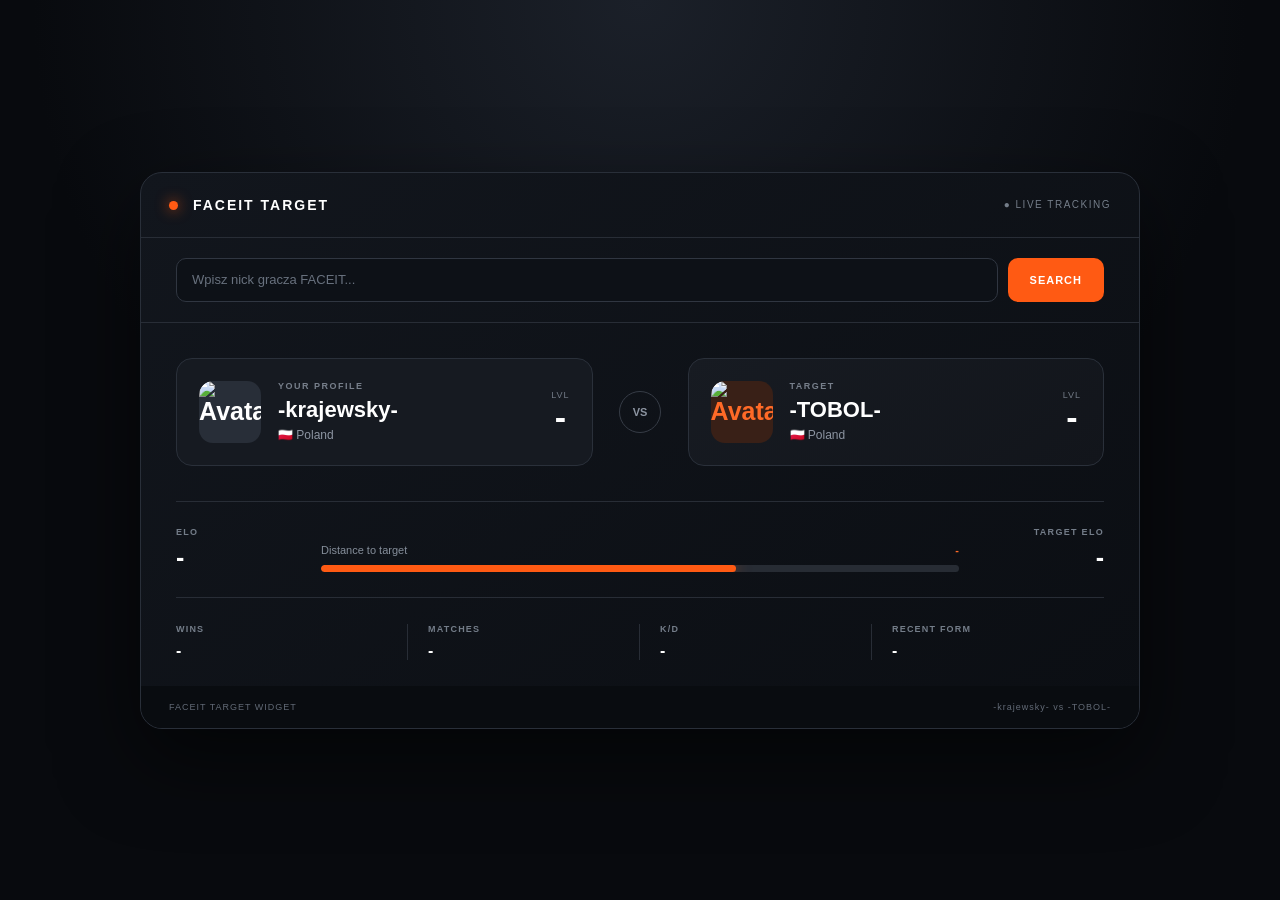
==== index.html @ 8c7a681a "Update index.html" ====
<!DOCTYPE html>
<html lang="pl">
<head>
    <meta charset="UTF-8">
    <meta name="viewport" content="width=device-width, initial-scale=1.0">

    <title>FACEIT Target Widget</title>

    <link rel="stylesheet" href="style.css">
</head>

<body>

<div class="container">

    <!-- HEADER -->
    <div class="header">

        <div class="logo">
            <span class="orange-dot"></span>
            FACEIT TARGET
        </div>

        <div class="status">
            ● LIVE TRACKING
        </div>

    </div>


    <!-- TARGET SEARCH -->
    <div class="target-search">

        <input
            id="targetInput"
            type="text"
            placeholder="Wpisz nick gracza FACEIT..."
            autocomplete="off"
        >

        <button id="searchButton">
            SEARCH
        </button>

    </div>


    <!-- PLAYERS -->
    <div class="players">

        <!-- MY PROFILE -->
        <div class="player-card">

            <div class="avatar">
                <img
                    id="myAvatar"
                    src=""
                    alt="Avatar"
                >
            </div>

            <div class="player-info">

                <div class="small-title">
                    YOUR PROFILE
                </div>

                <div class="nickname" id="myNickname">
                    -krajewsky-
                </div>

                <div class="country" id="myCountry">
                    🇵🇱 Poland
                </div>

            </div>

            <div class="level">

                <span>LVL</span>

                <strong id="myLevel">
                    -
                </strong>

            </div>

        </div>


        <!-- VS -->
        <div class="vs">
            VS
        </div>


        <!-- TARGET -->
        <div class="player-card target">

            <div class="avatar target-avatar">
                <img
                    id="targetAvatar"
                    src=""
                    alt="Avatar"
                >
            </div>

            <div class="player-info">

                <div class="small-title">
                    TARGET
                </div>

                <div class="nickname" id="targetNickname">
                    -TOBOL-
                </div>

                <div class="country" id="targetCountry">
                    🇵🇱 Poland
                </div>

            </div>

            <div class="level">

                <span>LVL</span>

                <strong id="targetLevel">
                    -
                </strong>

            </div>

        </div>

    </div>


    <!-- ELO -->
    <div class="elo-section">

        <div class="elo-box">

            <span>ELO</span>

            <strong id="myElo">
                -
            </strong>

        </div>


        <div class="progress-area">

            <div class="progress-text">

                <span>
                    Distance to target
                </span>

                <strong id="difference">
                    -
                </strong>

            </div>

            <div class="progress">

                <div
                    id="progressBar"
                    class="progress-fill">
                </div>

            </div>

        </div>


        <div class="elo-box target-elo">

            <span>
                TARGET ELO
            </span>

            <strong id="targetElo">
                -
            </strong>

        </div>

    </div>


    <!-- STATS -->
    <div class="stats">

        <div class="stat">

            <span>
                WINS
            </span>

            <strong id="wins">
                -
            </strong>

        </div>


        <div class="stat">

            <span>
                MATCHES
            </span>

            <strong id="matches">
                -
            </strong>

        </div>


        <div class="stat">

            <span>
                K/D
            </span>

            <strong id="kd">
                -
            </strong>

        </div>


        <div class="stat">

            <span>
                RECENT FORM
            </span>

            <strong id="form">
                -
            </strong>

        </div>

    </div>


    <!-- FOOTER -->
    <div class="footer">

        <span>
            FACEIT TARGET WIDGET
        </span>

        <span id="footerPlayers">
            -krajewsky- vs -TOBOL-
        </span>

    </div>

</div>


<script src="script.js?v=2"></script>

</body>
</html>
---- style.css ----
* {
    box-sizing: border-box;
}

body {

    margin: 0;

    min-height: 100vh;

    font-family:
        Arial,
        Helvetica,
        sans-serif;

    color: #ffffff;

    background:
        radial-gradient(
            circle at top,
            #1b2029 0%,
            #080a0e 55%
        );

    display: flex;

    justify-content: center;

    align-items: center;

    padding: 25px;
}


.container {

    width: 100%;

    max-width: 1000px;

    background:
        linear-gradient(
            145deg,
            #12161d,
            #0b0e13
        );

    border: 1px solid #292f39;

    border-radius: 22px;

    overflow: hidden;

    box-shadow:
        0 30px 80px
        rgba(0,0,0,.55);
}


/* HEADER */

.header {

    height: 65px;

    display: flex;

    justify-content: space-between;

    align-items: center;

    padding: 0 28px;

    border-bottom:
        1px solid #282d36;
}


.logo {

    font-size: 14px;

    font-weight: 800;

    letter-spacing: 2px;
}


.orange-dot {

    display: inline-block;

    width: 9px;

    height: 9px;

    border-radius: 50%;

    background: #ff5a13;

    box-shadow:
        0 0 14px
        rgba(255,90,19,.8);

    margin-right: 9px;
}


.status {

    font-size: 10px;

    letter-spacing: 1.5px;

    color: #747d89;
}


/* PLAYERS */

.players {

    padding: 35px;

    display: grid;

    grid-template-columns:
        1fr
        65px
        1fr;

    gap: 15px;

    align-items: center;
}


.player-card {

    display: flex;

    align-items: center;

    gap: 17px;

    padding: 22px;

    background: #161a21;

    border: 1px solid #2a303a;

    border-radius: 16px;
}


.target {

    background:
        linear-gradient(
            145deg,
            #171b22,
            #12151b
        );
}


.avatar {

    width: 62px;

    height: 62px;

    border-radius: 14px;

    background: #282e38;

    display: flex;

    justify-content: center;

    align-items: center;

    font-size: 25px;

    font-weight: 900;
}


.target-avatar {

    background: #392017;

    color: #ff6a27;
}


.player-info {

    flex: 1;
}


.small-title {

    font-size: 9px;

    color: #777f8b;

    font-weight: 800;

    letter-spacing: 1.5px;

    margin-bottom: 6px;
}


.nickname {

    font-size: 22px;

    font-weight: 800;

    margin-bottom: 5px;
}


.country {

    font-size: 12px;

    color: #8d95a2;
}


.level {

    text-align: center;
}


.level span {

    display: block;

    font-size: 9px;

    color: #727a86;

    letter-spacing: 1px;
}


.level strong {

    font-size: 34px;

    line-height: 1;
}


.vs {

    width: 42px;

    height: 42px;

    margin: auto;

    border-radius: 50%;

    border: 1px solid #363c46;

    display: flex;

    align-items: center;

    justify-content: center;

    font-size: 11px;

    font-weight: 900;

    color: #8d95a2;
}


/* ELO */

.elo-section {

    margin: 0 35px;

    padding: 25px 0;

    border-top:
        1px solid #282d36;

    border-bottom:
        1px solid #282d36;

    display: grid;

    grid-template-columns:
        120px
        1fr
        120px;

    gap: 25px;

    align-items: end;
}


.elo-box span {

    display: block;

    font-size: 9px;

    color: #747d89;

    font-weight: 800;

    letter-spacing: 1.3px;

    margin-bottom: 6px;
}


.elo-box strong {

    font-size: 25px;
}


.target-elo {

    text-align: right;
}


.progress-text {

    display: flex;

    justify-content: space-between;

    margin-bottom: 9px;

    font-size: 11px;

    color: #858e9a;
}


.progress-text strong {

    color: #ff6a27;
}


.progress {

    width: 100%;

    height: 7px;

    background: #272c34;

    border-radius: 20px;

    overflow: hidden;
}


.progress-fill {

    height: 100%;

    width: 65%;

    background: #ff5a13;

    border-radius: 20px;

    box-shadow:
        0 0 15px
        rgba(255,90,19,.5);
}


/* STATS */

.stats {

    display: grid;

    grid-template-columns:
        repeat(4, 1fr);

    padding: 26px 35px;
}


.stat {

    padding: 0 20px;

    border-right:
        1px solid #282d36;
}


.stat:first-child {

    padding-left: 0;
}


.stat:last-child {

    border-right: none;
}


.stat span {

    display: block;

    font-size: 9px;

    color: #747d89;

    letter-spacing: 1.2px;

    font-weight: 800;

    margin-bottom: 8px;
}


.stat strong {

    font-size: 16px;
}


/* FOOTER */

.footer {

    padding: 16px 28px;

    background: #090c10;

    color: #626a76;

    font-size: 9px;

    letter-spacing: 1px;

    display: flex;

    justify-content: space-between;
}


/* MOBILE */

@media (max-width: 700px) {

    body {

        padding: 12px;
    }


    .players {

        grid-template-columns: 1fr;

        padding: 20px;
    }


    .vs {

        transform:
            rotate(90deg);
    }


    .elo-section {

        margin: 0 20px;

        grid-template-columns:
            1fr 1fr;
    }


    .progress-area {

        grid-column: 1 / -1;

        grid-row: 2;
    }


    .stats {

        grid-template-columns:
            1fr 1fr;

        gap: 22px;

        padding: 25px 20px;
    }


    .stat {

        border: none;

        padding: 0;
    }


    .nickname {

        font-size: 18px;
    }


    .footer {

        flex-direction: column;

        gap: 8px;
    }

}
/* =========================
   TARGET SEARCH
   ========================= */

.target-search {
    display: flex;
    gap: 10px;
    padding: 20px 35px;
    border-bottom: 1px solid #282d36;
}

.target-search input {
    flex: 1;
    min-width: 0;
    height: 44px;
    padding: 0 15px;

    background: #0d1117;
    border: 1px solid #303641;
    border-radius: 10px;

    color: #ffffff;
    font-size: 13px;
    outline: none;

    transition: border-color .2s, box-shadow .2s;
}

.target-search input::placeholder {
    color: #68717e;
}

.target-search input:focus {
    border-color: #ff5a13;
    box-shadow: 0 0 0 3px rgba(255, 90, 19, .10);
}

.target-search button {
    height: 44px;
    padding: 0 22px;

    border: 0;
    border-radius: 10px;

    background: #ff5a13;
    color: #ffffff;

    font-size: 11px;
    font-weight: 900;
    letter-spacing: 1px;

    cursor: pointer;

    transition: transform .15s, background .15s, box-shadow .15s;
}

.target-search button:hover {
    background: #ff6a27;
    box-shadow: 0 0 18px rgba(255, 90, 19, .25);
    transform: translateY(-1px);
}

.target-search button:active {
    transform: translateY(0);
}

.target-search button:disabled {
    opacity: .6;
    cursor: wait;
    transform: none;
}


/* =========================
   PLAYER AVATARS
   ========================= */

.avatar {
    overflow: hidden;
    flex-shrink: 0;
}

.avatar img {
    width: 100%;
    height: 100%;

    display: block;

    object-fit: cover;
    border-radius: inherit;
}


/* =========================
   RECENT FORM
   ========================= */

#form {
    display: flex;
    align-items: center;
    gap: 7px;
}

#form span {
    display: inline-flex;

    align-items: center;
    justify-content: center;

    min-width: 18px;
    height: 20px;

    font-size: 14px;
    font-weight: 900;

    line-height: 1;
}

#form .form-win {
    color: #35d07f;
    text-shadow: 0 0 10px rgba(53, 208, 127, .25);
}

#form .form-loss {
    color: #ff4d5a;
    text-shadow: 0 0 10px rgba(255, 77, 90, .25);
}


/* =========================
   MOBILE SEARCH
   ========================= */

@media (max-width: 700px) {

    .target-search {
        padding: 15px 20px;
    }

    .target-search button {
        padding: 0 16px;
    }

}
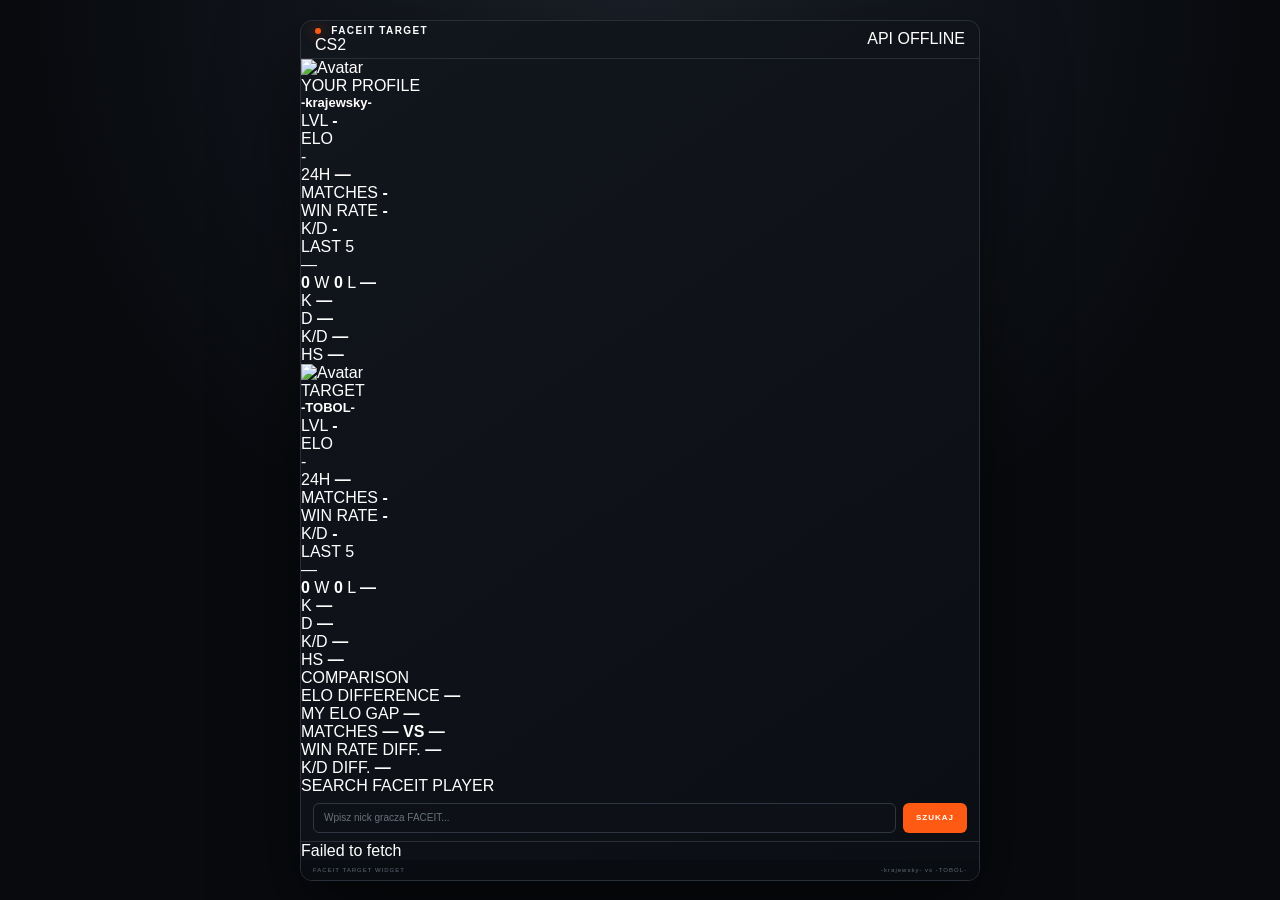
==== commit 204bb84b: "Update index.html" ====
--- a/index.html
+++ b/index.html
@@ -2,269 +2,620 @@
 <html lang="pl">
 <head>
     <meta charset="UTF-8">
-    <meta name="viewport" content="width=device-width, initial-scale=1.0">
+    <meta
+        name="viewport"
+        content="width=device-width, initial-scale=1.0"
+    >
 
     <title>FACEIT Target Widget</title>
 
-    <link rel="stylesheet" href="style.css">
+    <link
+        rel="stylesheet"
+        href="style.css"
+    >
 </head>
 
 <body>
 
 <div class="container">
 
-    <!-- HEADER -->
-    <div class="header">
-
-        <div class="logo">
-            <span class="orange-dot"></span>
-            FACEIT TARGET
+    <!-- =========================
+         HEADER
+    ========================== -->
+
+    <header class="header">
+
+        <div class="header-left">
+
+            <div class="logo">
+                <span class="orange-dot"></span>
+                FACEIT TARGET
+            </div>
+
+            <div class="game-label">
+                CS2
+            </div>
+
         </div>
 
-        <div class="status">
-            ● LIVE TRACKING
+        <div
+            class="api-status"
+            id="apiStatus"
+        >
+            ● API ONLINE
         </div>
 
-    </div>
-
-
-    <!-- TARGET SEARCH -->
-    <div class="target-search">
-
-        <input
-            id="targetInput"
-            type="text"
-            placeholder="Wpisz nick gracza FACEIT..."
-            autocomplete="off"
+    </header>
+
+
+    <!-- =========================
+         PLAYERS
+    ========================== -->
+
+    <main class="players-panel">
+
+        <!-- =====================
+             MY PLAYER
+        ====================== -->
+
+        <section
+            class="player-row my-player"
+            id="myPlayerRow"
         >
 
-        <button id="searchButton">
-            SEARCH
-        </button>
-
-    </div>
-
-
-    <!-- PLAYERS -->
-    <div class="players">
-
-        <!-- MY PROFILE -->
-        <div class="player-card">
-
-            <div class="avatar">
-                <img
-                    id="myAvatar"
-                    src=""
-                    alt="Avatar"
+            <!-- PLAYER IDENTITY -->
+
+            <div class="player-identity">
+
+                <div class="avatar-wrap">
+                    <img
+                        id="myAvatar"
+                        src=""
+                        alt="Avatar"
+                    >
+                </div>
+
+                <div class="player-name-block">
+
+                    <div class="player-role">
+                        YOUR PROFILE
+                    </div>
+
+                    <div
+                        class="nickname"
+                        id="myNickname"
+                    >
+                        -krajewsky-
+                    </div>
+
+                    <div class="country-row">
+
+                        <span
+                            id="myCountry"
+                            class="country"
+                        ></span>
+
+                    </div>
+
+                </div>
+
+                <div class="level-box">
+
+                    <span>LVL</span>
+
+                    <strong id="myLevel">
+                        -
+                    </strong>
+
+                </div>
+
+            </div>
+
+
+            <!-- ELO -->
+
+            <div class="player-elo">
+
+                <div class="metric-label">
+                    ELO
+                </div>
+
+                <div
+                    class="elo-value"
+                    id="myElo"
                 >
-            </div>
-
-            <div class="player-info">
-
-                <div class="small-title">
-                    YOUR PROFILE
-                </div>
-
-                <div class="nickname" id="myNickname">
-                    -krajewsky-
-                </div>
-
-                <div class="country" id="myCountry">
-                    🇵🇱 Poland
-                </div>
-
-            </div>
-
-            <div class="level">
-
-                <span>LVL</span>
-
-                <strong id="myLevel">
                     -
+                </div>
+
+                <div class="elo-24h">
+
+                    24H
+
+                    <strong
+                        id="myElo24h"
+                        class="neutral"
+                    >
+                        —
+                    </strong>
+
+                </div>
+
+            </div>
+
+
+            <!-- LIFETIME STATS -->
+
+            <div class="player-metrics">
+
+                <div class="metric">
+
+                    <span>MATCHES</span>
+
+                    <strong id="myMatches">
+                        -
+                    </strong>
+
+                </div>
+
+                <div class="metric">
+
+                    <span>WIN RATE</span>
+
+                    <strong id="myWins">
+                        -
+                    </strong>
+
+                </div>
+
+                <div class="metric">
+
+                    <span>K/D</span>
+
+                    <strong id="myKd">
+                        -
+                    </strong>
+
+                </div>
+
+            </div>
+
+
+            <!-- RECENT 5 -->
+
+            <div class="recent-block">
+
+                <div class="recent-title">
+                    LAST 5
+                </div>
+
+                <div
+                    id="myForm"
+                    class="form"
+                >
+                    <span class="form-empty">
+                        —
+                    </span>
+                </div>
+
+                <div class="recent-summary">
+
+                    <span>
+                        <b id="myRecentWins">0</b> W
+                    </span>
+
+                    <span>
+                        <b id="myRecentLosses">0</b> L
+                    </span>
+
+                    <span>
+                        <b id="myRecentWinRate">—</b>
+                    </span>
+
+                </div>
+
+            </div>
+
+
+            <!-- RECENT STATS -->
+
+            <div class="recent-stats">
+
+                <div class="mini-stat">
+
+                    <span>K</span>
+
+                    <strong id="myKills">
+                        —
+                    </strong>
+
+                </div>
+
+                <div class="mini-stat">
+
+                    <span>D</span>
+
+                    <strong id="myDeaths">
+                        —
+                    </strong>
+
+                </div>
+
+                <div class="mini-stat">
+
+                    <span>K/D</span>
+
+                    <strong id="myRecentKd">
+                        —
+                    </strong>
+
+                </div>
+
+                <div class="mini-stat">
+
+                    <span>HS</span>
+
+                    <strong id="myHeadshots">
+                        —
+                    </strong>
+
+                </div>
+
+            </div>
+
+        </section>
+
+
+        <!-- =========================
+             TARGET PLAYER
+        ========================== -->
+
+        <section
+            class="player-row target-player"
+            id="targetPlayerRow"
+        >
+
+            <!-- PLAYER IDENTITY -->
+
+            <div class="player-identity">
+
+                <div class="avatar-wrap">
+                    <img
+                        id="targetAvatar"
+                        src=""
+                        alt="Avatar"
+                    >
+                </div>
+
+                <div class="player-name-block">
+
+                    <div class="player-role">
+                        TARGET
+                    </div>
+
+                    <div
+                        class="nickname"
+                        id="targetNickname"
+                    >
+                        -TOBOL-
+                    </div>
+
+                    <div class="country-row">
+
+                        <span
+                            id="targetCountry"
+                            class="country"
+                        ></span>
+
+                    </div>
+
+                </div>
+
+                <div class="level-box">
+
+                    <span>LVL</span>
+
+                    <strong id="targetLevel">
+                        -
+                    </strong>
+
+                </div>
+
+            </div>
+
+
+            <!-- ELO -->
+
+            <div class="player-elo">
+
+                <div class="metric-label">
+                    ELO
+                </div>
+
+                <div
+                    class="elo-value"
+                    id="targetElo"
+                >
+                    -
+                </div>
+
+                <div class="elo-24h">
+
+                    24H
+
+                    <strong
+                        id="targetElo24h"
+                        class="neutral"
+                    >
+                        —
+                    </strong>
+
+                </div>
+
+            </div>
+
+
+            <!-- LIFETIME STATS -->
+
+            <div class="player-metrics">
+
+                <div class="metric">
+
+                    <span>MATCHES</span>
+
+                    <strong id="targetMatches">
+                        -
+                    </strong>
+
+                </div>
+
+                <div class="metric">
+
+                    <span>WIN RATE</span>
+
+                    <strong id="targetWins">
+                        -
+                    </strong>
+
+                </div>
+
+                <div class="metric">
+
+                    <span>K/D</span>
+
+                    <strong id="targetKd">
+                        -
+                    </strong>
+
+                </div>
+
+            </div>
+
+
+            <!-- RECENT 5 -->
+
+            <div class="recent-block">
+
+                <div class="recent-title">
+                    LAST 5
+                </div>
+
+                <div
+                    id="targetForm"
+                    class="form"
+                >
+                    <span class="form-empty">
+                        —
+                    </span>
+                </div>
+
+                <div class="recent-summary">
+
+                    <span>
+                        <b id="targetRecentWins">0</b> W
+                    </span>
+
+                    <span>
+                        <b id="targetRecentLosses">0</b> L
+                    </span>
+
+                    <span>
+                        <b id="targetRecentWinRate">—</b>
+                    </span>
+
+                </div>
+
+            </div>
+
+
+            <!-- RECENT STATS -->
+
+            <div class="recent-stats">
+
+                <div class="mini-stat">
+
+                    <span>K</span>
+
+                    <strong id="targetKills">
+                        —
+                    </strong>
+
+                </div>
+
+                <div class="mini-stat">
+
+                    <span>D</span>
+
+                    <strong id="targetDeaths">
+                        —
+                    </strong>
+
+                </div>
+
+                <div class="mini-stat">
+
+                    <span>K/D</span>
+
+                    <strong id="targetRecentKd">
+                        —
+                    </strong>
+
+                </div>
+
+                <div class="mini-stat">
+
+                    <span>HS</span>
+
+                    <strong id="targetHeadshots">
+                        —
+                    </strong>
+
+                </div>
+
+            </div>
+
+        </section>
+
+    </main>
+
+
+    <!-- =========================
+         COMPARISON
+    ========================== -->
+
+    <section class="comparison-panel">
+
+        <div class="comparison-title">
+            COMPARISON
+        </div>
+
+
+        <div class="comparison-grid">
+
+            <div class="comparison-card">
+
+                <span>ELO DIFFERENCE</span>
+
+                <strong id="comparisonElo">
+                    —
                 </strong>
 
             </div>
 
+
+            <div class="comparison-card">
+
+                <span>MY ELO GAP</span>
+
+                <strong id="eloMissing">
+                    —
+                </strong>
+
+            </div>
+
+
+            <div class="comparison-card">
+
+                <span>MATCHES</span>
+
+                <strong>
+                    <span id="comparisonMyMatches">
+                        —
+                    </span>
+                    <span class="vs-small">
+                        VS
+                    </span>
+                    <span id="comparisonTargetMatches">
+                        —
+                    </span>
+                </strong>
+
+            </div>
+
+
+            <div class="comparison-card">
+
+                <span>WIN RATE DIFF.</span>
+
+                <strong id="comparisonWinRate">
+                    —
+                </strong>
+
+            </div>
+
+
+            <div class="comparison-card">
+
+                <span>K/D DIFF.</span>
+
+                <strong id="comparisonKd">
+                    —
+                </strong>
+
+            </div>
+
         </div>
 
-
-        <!-- VS -->
-        <div class="vs">
-            VS
+    </section>
+
+
+    <!-- =========================
+         SEARCH
+    ========================== -->
+
+    <section class="search-panel">
+
+        <div class="search-label">
+            SEARCH FACEIT PLAYER
         </div>
 
-
-        <!-- TARGET -->
-        <div class="player-card target">
-
-            <div class="avatar target-avatar">
-                <img
-                    id="targetAvatar"
-                    src=""
-                    alt="Avatar"
-                >
-            </div>
-
-            <div class="player-info">
-
-                <div class="small-title">
-                    TARGET
-                </div>
-
-                <div class="nickname" id="targetNickname">
-                    -TOBOL-
-                </div>
-
-                <div class="country" id="targetCountry">
-                    🇵🇱 Poland
-                </div>
-
-            </div>
-
-            <div class="level">
-
-                <span>LVL</span>
-
-                <strong id="targetLevel">
-                    -
-                </strong>
-
-            </div>
+        <div class="target-search">
+
+            <input
+                id="targetInput"
+                type="text"
+                placeholder="Wpisz nick gracza FACEIT..."
+                autocomplete="off"
+            >
+
+            <button
+                id="searchButton"
+                type="button"
+            >
+                SZUKAJ
+            </button>
 
         </div>
 
-    </div>
-
-
-    <!-- ELO -->
-    <div class="elo-section">
-
-        <div class="elo-box">
-
-            <span>ELO</span>
-
-            <strong id="myElo">
-                -
-            </strong>
-
-        </div>
-
-
-        <div class="progress-area">
-
-            <div class="progress-text">
-
-                <span>
-                    Distance to target
-                </span>
-
-                <strong id="difference">
-                    -
-                </strong>
-
-            </div>
-
-            <div class="progress">
-
-                <div
-                    id="progressBar"
-                    class="progress-fill">
-                </div>
-
-            </div>
-
-        </div>
-
-
-        <div class="elo-box target-elo">
-
-            <span>
-                TARGET ELO
-            </span>
-
-            <strong id="targetElo">
-                -
-            </strong>
-
-        </div>
-
-    </div>
-
-
-    <!-- STATS -->
-    <div class="stats">
-
-        <div class="stat">
-
-            <span>
-                WINS
-            </span>
-
-            <strong id="wins">
-                -
-            </strong>
-
-        </div>
-
-
-        <div class="stat">
-
-            <span>
-                MATCHES
-            </span>
-
-            <strong id="matches">
-                -
-            </strong>
-
-        </div>
-
-
-        <div class="stat">
-
-            <span>
-                K/D
-            </span>
-
-            <strong id="kd">
-                -
-            </strong>
-
-        </div>
-
-
-        <div class="stat">
-
-            <span>
-                RECENT FORM
-            </span>
-
-            <strong id="form">
-                -
-            </strong>
-
-        </div>
-
-    </div>
-
-
-    <!-- FOOTER -->
-    <div class="footer">
+        <div
+            id="error"
+            class="error-message"
+        ></div>
+
+    </section>
+
+
+    <!-- =========================
+         FOOTER
+    ========================== -->
+
+    <footer class="footer">
 
         <span>
             FACEIT TARGET WIDGET
         </span>
 
-        <span id="footerPlayers">
+        <span
+            id="footerPlayers"
+        >
             -krajewsky- vs -TOBOL-
         </span>
 
-    </div>
+    </footer>
 
 </div>
 
 
-<script src="script.js?v=2"></script>
+<script src="script.js?v=1000"></script>
 
 </body>
 </html>
--- a/style.css
+++ b/style.css
@@ -684,3 +684,199 @@
     }
 
 }
+.country-flag {
+    display: inline-block;
+    width: 24px;
+    height: 16px;
+    object-fit: cover;
+    border-radius: 2px;
+    vertical-align: middle;
+}
+
+/* =========================
+   COMPACT WIDGET
+   ========================= */
+
+body {
+    padding: 12px;
+}
+
+.container {
+    max-width: 680px;
+    border-radius: 12px;
+}
+
+/* HEADER */
+.header {
+    height: 38px;
+    padding: 0 14px;
+}
+
+.logo {
+    font-size: 10px;
+    letter-spacing: 1.4px;
+}
+
+.orange-dot {
+    width: 6px;
+    height: 6px;
+    margin-right: 6px;
+}
+
+.status {
+    font-size: 7px;
+    letter-spacing: 1px;
+}
+
+/* SEARCH */
+.target-search {
+    gap: 7px;
+    padding: 8px 12px;
+}
+
+.target-search input {
+    height: 30px;
+    padding: 0 10px;
+    font-size: 10px;
+    border-radius: 6px;
+}
+
+.target-search button {
+    height: 30px;
+    padding: 0 13px;
+    border-radius: 6px;
+    font-size: 8px;
+}
+
+/* PLAYERS */
+.players {
+    padding: 10px 12px;
+    grid-template-columns: 1fr 32px 1fr;
+    gap: 7px;
+}
+
+.player-card {
+    gap: 9px;
+    padding: 8px 10px;
+    border-radius: 9px;
+}
+
+.avatar {
+    width: 38px;
+    height: 38px;
+    border-radius: 8px;
+    font-size: 16px;
+}
+
+.player-info {
+    min-width: 0;
+}
+
+.small-title {
+    font-size: 6px;
+    letter-spacing: 1px;
+    margin-bottom: 2px;
+}
+
+.nickname {
+    font-size: 13px;
+    margin-bottom: 2px;
+    white-space: nowrap;
+    overflow: hidden;
+    text-overflow: ellipsis;
+}
+
+.country {
+    font-size: 8px;
+}
+
+.country-flag {
+    width: 18px;
+    height: 12px;
+}
+
+.level span {
+    font-size: 6px;
+}
+
+.level strong {
+    font-size: 21px;
+}
+
+.vs {
+    width: 26px;
+    height: 26px;
+    font-size: 8px;
+}
+
+/* ELO */
+.elo-section {
+    margin: 0 12px;
+    padding: 8px 0;
+    grid-template-columns: 62px 1fr 62px;
+    gap: 10px;
+}
+
+.elo-box span {
+    font-size: 6px;
+    margin-bottom: 2px;
+}
+
+.elo-box strong {
+    font-size: 15px;
+}
+
+.progress-text {
+    margin-bottom: 4px;
+    font-size: 7px;
+}
+
+.progress {
+    height: 4px;
+}
+
+/* STATS */
+.stats {
+    padding: 8px 12px;
+}
+
+.stat {
+    padding: 0 8px;
+}
+
+.stat span {
+    font-size: 6px;
+    margin-bottom: 3px;
+}
+
+.stat strong {
+    font-size: 11px;
+}
+
+/* FOOTER */
+.footer {
+    padding: 7px 12px;
+    font-size: 6px;
+}
+
+/* MOBILE */
+@media (max-width: 700px) {
+    .container {
+        max-width: 680px;
+    }
+
+    .players {
+        grid-template-columns: 1fr 32px 1fr;
+        padding: 10px;
+    }
+
+    .elo-section {
+        grid-template-columns: 62px 1fr 62px;
+        margin: 0 10px;
+    }
+
+    .stats {
+        grid-template-columns: repeat(4, 1fr);
+        padding: 8px 10px;
+    }
+}
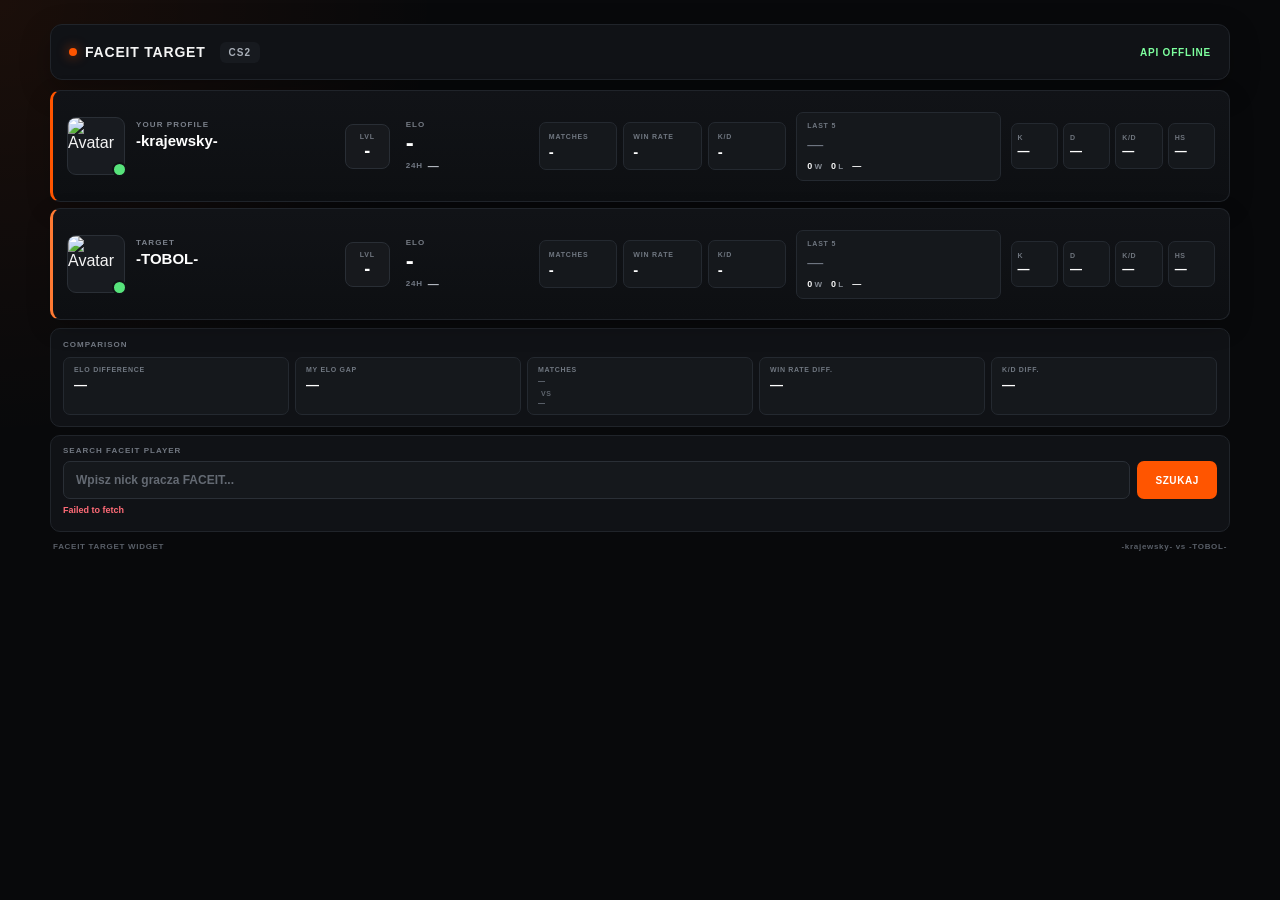
==== commit db20fee8: "Update index.html" ====
--- a/index.html
+++ b/index.html
@@ -615,7 +615,7 @@
 </div>
 
 
-<script src="script.js?v=1000"></script>
+<script src="script.js?v=1001"></script>
 
 </body>
 </html>
--- a/style.css
+++ b/style.css
@@ -1,882 +1,977 @@
+/* =========================================================
+   FACEIT TARGET WIDGET
+   COMPACT / WIDE VERSION
+========================================================= */
+
 * {
     box-sizing: border-box;
 }
 
+html,
 body {
-
     margin: 0;
-
-    min-height: 100vh;
+    padding: 0;
+    min-height: 100%;
+}
+
+body {
+    background:
+        radial-gradient(
+            circle at top left,
+            rgba(255, 85, 0, 0.08),
+            transparent 28%
+        ),
+        #08090b;
+
+    color: #f4f4f4;
 
     font-family:
+        Inter,
         Arial,
         Helvetica,
         sans-serif;
-
-    color: #ffffff;
-
-    background:
-        radial-gradient(
-            circle at top,
-            #1b2029 0%,
-            #080a0e 55%
-        );
-
-    display: flex;
-
-    justify-content: center;
-
-    align-items: center;
-
-    padding: 25px;
-}
-
+}
+
+/* =========================================================
+   MAIN CONTAINER
+========================================================= */
 
 .container {
-
-    width: 100%;
-
-    max-width: 1000px;
+    width: min(1180px, calc(100% - 24px));
+    margin: 24px auto;
+}
+
+/* =========================================================
+   HEADER
+========================================================= */
+
+.header {
+    display: flex;
+    align-items: center;
+    justify-content: space-between;
+
+    min-height: 56px;
+
+    padding: 0 18px;
+
+    background: #101216;
+
+    border: 1px solid #20242a;
+    border-radius: 12px;
+
+    box-shadow:
+        0 10px 30px rgba(0, 0, 0, 0.25);
+
+    margin-bottom: 10px;
+}
+
+.header-left {
+    display: flex;
+    align-items: center;
+    gap: 14px;
+}
+
+.logo {
+    display: flex;
+    align-items: center;
+
+    gap: 8px;
+
+    font-size: 14px;
+    font-weight: 800;
+
+    letter-spacing: 0.8px;
+}
+
+.orange-dot {
+    width: 8px;
+    height: 8px;
+
+    border-radius: 50%;
+
+    background: #ff5500;
+
+    box-shadow:
+        0 0 12px rgba(255, 85, 0, 0.65);
+}
+
+.game-label {
+    padding: 5px 9px;
+
+    border-radius: 6px;
+
+    background: #171a1f;
+
+    color: #a9afb8;
+
+    font-size: 10px;
+    font-weight: 800;
+
+    letter-spacing: 1px;
+}
+
+.api-status {
+    color: #7dff9e;
+
+    font-size: 10px;
+    font-weight: 800;
+
+    letter-spacing: 0.8px;
+}
+
+/* =========================================================
+   PLAYER PANEL
+========================================================= */
+
+.players-panel {
+    display: flex;
+    flex-direction: column;
+
+    gap: 6px;
+}
+
+/* =========================================================
+   PLAYER ROW
+========================================================= */
+
+.player-row {
+    display: grid;
+
+    grid-template-columns:
+        minmax(250px, 1.5fr)
+        minmax(110px, 0.6fr)
+        minmax(230px, 1.15fr)
+        minmax(180px, 0.95fr)
+        minmax(190px, 0.95fr);
+
+    align-items: center;
+
+    gap: 10px;
+
+    min-height: 112px;
+
+    padding: 12px 14px;
 
     background:
         linear-gradient(
-            145deg,
-            #12161d,
-            #0b0e13
+            180deg,
+            #111317 0%,
+            #0d0f12 100%
         );
 
-    border: 1px solid #292f39;
-
-    border-radius: 22px;
+    border: 1px solid #20242a;
+    border-radius: 10px;
 
     overflow: hidden;
 
     box-shadow:
-        0 30px 80px
-        rgba(0,0,0,.55);
-}
-
-
-/* HEADER */
-
-.header {
-
-    height: 65px;
-
-    display: flex;
-
+        0 8px 25px rgba(0, 0, 0, 0.18);
+}
+
+.player-row:hover {
+    border-color: #2c3138;
+}
+
+.my-player {
+    border-left: 3px solid #ff5500;
+}
+
+.target-player {
+    border-left: 3px solid #ff7a33;
+}
+
+/* =========================================================
+   PLAYER IDENTITY
+========================================================= */
+
+.player-identity {
+    display: flex;
+    align-items: center;
+
+    min-width: 0;
+
+    gap: 11px;
+}
+
+.avatar-wrap {
+    position: relative;
+
+    width: 58px;
+    height: 58px;
+
+    flex: 0 0 58px;
+}
+
+.avatar-wrap::after {
+    content: "";
+
+    position: absolute;
+
+    right: -2px;
+    bottom: -2px;
+
+    width: 11px;
+    height: 11px;
+
+    border-radius: 50%;
+
+    background: #57e37b;
+
+    border: 2px solid #101216;
+}
+
+.avatar-wrap img {
+    display: block;
+
+    width: 58px;
+    height: 58px;
+
+    object-fit: cover;
+
+    border-radius: 9px;
+
+    background: #181b20;
+
+    border: 1px solid #2a2f36;
+}
+
+.player-name-block {
+    min-width: 0;
+
+    overflow: hidden;
+}
+
+.player-role {
+    margin-bottom: 3px;
+
+    color: #7b818b;
+
+    font-size: 8px;
+    font-weight: 800;
+
+    letter-spacing: 1.1px;
+}
+
+.nickname {
+    overflow: hidden;
+
+    color: #ffffff;
+
+    font-size: 15px;
+    font-weight: 800;
+
+    line-height: 1.15;
+
+    text-overflow: ellipsis;
+    white-space: nowrap;
+}
+
+.country-row {
+    display: flex;
+    align-items: center;
+
+    min-height: 18px;
+
+    margin-top: 4px;
+}
+
+.country {
+    display: flex;
+    align-items: center;
+}
+
+.country-flag {
+    display: block;
+
+    width: 22px;
+    height: auto;
+
+    border-radius: 2px;
+
+    object-fit: cover;
+}
+
+/* =========================================================
+   LEVEL
+========================================================= */
+
+.level-box {
+    display: flex;
+    flex-direction: column;
+    align-items: center;
+    justify-content: center;
+
+    width: 45px;
+    height: 45px;
+
+    flex: 0 0 45px;
+
+    margin-left: auto;
+
+    border: 1px solid #292e35;
+    border-radius: 8px;
+
+    background: #17191d;
+}
+
+.level-box span {
+    color: #717781;
+
+    font-size: 7px;
+    font-weight: 800;
+
+    letter-spacing: 0.8px;
+}
+
+.level-box strong {
+    margin-top: 2px;
+
+    color: #ffffff;
+
+    font-size: 18px;
+    line-height: 1;
+
+    font-weight: 900;
+}
+
+/* =========================================================
+   ELO
+========================================================= */
+
+.player-elo {
+    display: flex;
+    flex-direction: column;
+    justify-content: center;
+
+    min-width: 0;
+
+    padding-left: 6px;
+}
+
+.metric-label {
+    color: #757b84;
+
+    font-size: 8px;
+    font-weight: 800;
+
+    letter-spacing: 1px;
+}
+
+.elo-value {
+    margin-top: 1px;
+
+    color: #ffffff;
+
+    font-size: 24px;
+    font-weight: 900;
+
+    line-height: 1.05;
+}
+
+.elo-24h {
+    display: flex;
+    align-items: center;
+
+    gap: 5px;
+
+    margin-top: 4px;
+
+    color: #727984;
+
+    font-size: 8px;
+    font-weight: 800;
+
+    letter-spacing: 0.8px;
+}
+
+.elo-24h strong {
+    font-size: 11px;
+    font-weight: 900;
+}
+
+.elo-24h strong.positive {
+    color: #69e68a;
+}
+
+.elo-24h strong.negative {
+    color: #ff6673;
+}
+
+.elo-24h strong.neutral {
+    color: #b5bbc3;
+}
+
+/* =========================================================
+   LIFETIME METRICS
+========================================================= */
+
+.player-metrics {
+    display: grid;
+
+    grid-template-columns:
+        repeat(3, minmax(0, 1fr));
+
+    gap: 6px;
+}
+
+.metric {
+    min-width: 0;
+
+    padding: 10px 9px;
+
+    background: #15181c;
+
+    border: 1px solid #242930;
+    border-radius: 7px;
+}
+
+.metric span {
+    display: block;
+
+    color: #707781;
+
+    font-size: 7px;
+    font-weight: 800;
+
+    letter-spacing: 0.8px;
+
+    white-space: nowrap;
+}
+
+.metric strong {
+    display: block;
+
+    margin-top: 4px;
+
+    color: #ffffff;
+
+    font-size: 15px;
+    font-weight: 900;
+
+    line-height: 1;
+}
+
+/* =========================================================
+   RECENT BLOCK
+========================================================= */
+
+.recent-block {
+    min-width: 0;
+
+    padding: 9px 10px;
+
+    background: #15181c;
+
+    border: 1px solid #242930;
+    border-radius: 7px;
+}
+
+.recent-title {
+    margin-bottom: 7px;
+
+    color: #707781;
+
+    font-size: 7px;
+    font-weight: 800;
+
+    letter-spacing: 0.8px;
+}
+
+.form {
+    display: flex;
+    align-items: center;
+
+    gap: 4px;
+
+    min-height: 18px;
+}
+
+.form-result {
+    display: flex;
+    align-items: center;
+    justify-content: center;
+
+    width: 22px;
+    height: 22px;
+
+    border-radius: 4px;
+
+    font-size: 9px;
+    font-weight: 900;
+}
+
+.form-result.win {
+    background: rgba(79, 212, 110, 0.16);
+
+    color: #62eb82;
+
+    border: 1px solid rgba(79, 212, 110, 0.2);
+}
+
+.form-result.loss {
+    background: rgba(255, 77, 94, 0.14);
+
+    color: #ff6a77;
+
+    border: 1px solid rgba(255, 77, 94, 0.2);
+}
+
+.form-empty {
+    color: #727984;
+}
+
+.recent-summary {
+    display: flex;
+    align-items: center;
+
+    gap: 9px;
+
+    margin-top: 7px;
+
+    color: #858b94;
+
+    font-size: 8px;
+    font-weight: 700;
+}
+
+.recent-summary b {
+    color: #f5f5f5;
+
+    font-size: 9px;
+}
+
+/* =========================================================
+   RECENT STATS
+========================================================= */
+
+.recent-stats {
+    display: grid;
+
+    grid-template-columns:
+        repeat(4, minmax(0, 1fr));
+
+    gap: 5px;
+}
+
+.mini-stat {
+    display: flex;
+    flex-direction: column;
+
+    justify-content: center;
+
+    min-height: 46px;
+
+    padding: 6px;
+
+    background: #15181c;
+
+    border: 1px solid #242930;
+    border-radius: 7px;
+}
+
+.mini-stat span {
+    color: #6f757e;
+
+    font-size: 7px;
+    font-weight: 800;
+
+    letter-spacing: 0.6px;
+}
+
+.mini-stat strong {
+    margin-top: 3px;
+
+    color: #ffffff;
+
+    font-size: 12px;
+    font-weight: 900;
+}
+
+/* =========================================================
+   COMPARISON
+========================================================= */
+
+.comparison-panel {
+    margin-top: 8px;
+
+    padding: 11px 12px;
+
+    background: #101216;
+
+    border: 1px solid #20242a;
+    border-radius: 10px;
+}
+
+.comparison-title {
+    margin-bottom: 8px;
+
+    color: #717781;
+
+    font-size: 8px;
+    font-weight: 800;
+
+    letter-spacing: 1px;
+}
+
+.comparison-grid {
+    display: grid;
+
+    grid-template-columns:
+        repeat(5, minmax(0, 1fr));
+
+    gap: 6px;
+}
+
+.comparison-card {
+    min-width: 0;
+
+    padding: 8px 10px;
+
+    background: #15181c;
+
+    border: 1px solid #242930;
+    border-radius: 7px;
+}
+
+.comparison-card span {
+    display: block;
+
+    color: #707781;
+
+    font-size: 7px;
+    font-weight: 800;
+
+    letter-spacing: 0.7px;
+
+    white-space: nowrap;
+}
+
+.comparison-card strong {
+    display: block;
+
+    margin-top: 4px;
+
+    color: #ffffff;
+
+    font-size: 13px;
+    font-weight: 900;
+}
+
+.vs-small {
+    display: inline !important;
+
+    margin: 0 3px;
+
+    color: #5f656e !important;
+
+    font-size: 7px !important;
+}
+
+/* =========================================================
+   SEARCH
+========================================================= */
+
+.search-panel {
+    margin-top: 8px;
+
+    padding: 10px 12px;
+
+    background: #101216;
+
+    border: 1px solid #20242a;
+    border-radius: 10px;
+}
+
+.search-label {
+    margin-bottom: 6px;
+
+    color: #717781;
+
+    font-size: 8px;
+    font-weight: 800;
+
+    letter-spacing: 1px;
+}
+
+.target-search {
+    display: flex;
+
+    gap: 7px;
+}
+
+.target-search input {
+    flex: 1;
+
+    min-width: 0;
+
+    height: 38px;
+
+    padding: 0 12px;
+
+    background: #15181c;
+
+    color: #ffffff;
+
+    border: 1px solid #2a2f36;
+    border-radius: 7px;
+
+    outline: none;
+
+    font-size: 12px;
+    font-weight: 600;
+}
+
+.target-search input::placeholder {
+    color: #646a73;
+}
+
+.target-search input:focus {
+    border-color: #ff5500;
+
+    box-shadow:
+        0 0 0 2px rgba(
+            255,
+            85,
+            0,
+            0.08
+        );
+}
+
+.target-search button {
+    height: 38px;
+
+    padding: 0 18px;
+
+    border: 0;
+    border-radius: 7px;
+
+    background: #ff5500;
+
+    color: #ffffff;
+
+    font-size: 10px;
+    font-weight: 900;
+
+    letter-spacing: 0.6px;
+
+    cursor: pointer;
+
+    transition:
+        transform 0.15s ease,
+        filter 0.15s ease;
+}
+
+.target-search button:hover {
+    filter: brightness(1.08);
+}
+
+.target-search button:active {
+    transform: translateY(1px);
+}
+
+.target-search button:disabled {
+    opacity: 0.65;
+
+    cursor: wait;
+}
+
+.error-message {
+    min-height: 16px;
+
+    margin-top: 6px;
+
+    color: #ff6b77;
+
+    font-size: 9px;
+    font-weight: 700;
+}
+
+/* =========================================================
+   FOOTER
+========================================================= */
+
+.footer {
+    display: flex;
+    align-items: center;
     justify-content: space-between;
 
-    align-items: center;
-
-    padding: 0 28px;
-
-    border-bottom:
-        1px solid #282d36;
-}
-
-
-.logo {
-
-    font-size: 14px;
-
-    font-weight: 800;
-
-    letter-spacing: 2px;
-}
-
-
-.orange-dot {
-
-    display: inline-block;
-
-    width: 9px;
-
-    height: 9px;
-
-    border-radius: 50%;
-
-    background: #ff5a13;
-
-    box-shadow:
-        0 0 14px
-        rgba(255,90,19,.8);
-
-    margin-right: 9px;
-}
-
-
-.status {
-
-    font-size: 10px;
-
-    letter-spacing: 1.5px;
-
-    color: #747d89;
-}
-
-
-/* PLAYERS */
-
-.players {
-
-    padding: 35px;
-
-    display: grid;
-
-    grid-template-columns:
-        1fr
-        65px
-        1fr;
-
-    gap: 15px;
-
-    align-items: center;
-}
-
-
-.player-card {
-
-    display: flex;
-
-    align-items: center;
-
-    gap: 17px;
-
-    padding: 22px;
-
-    background: #161a21;
-
-    border: 1px solid #2a303a;
-
-    border-radius: 16px;
-}
-
-
-.target {
-
-    background:
-        linear-gradient(
-            145deg,
-            #171b22,
-            #12151b
+    padding: 10px 3px 0;
+
+    color: #595f68;
+
+    font-size: 8px;
+    font-weight: 700;
+
+    letter-spacing: 0.7px;
+}
+
+/* =========================================================
+   OLD ELEMENTS
+   Hidden because the new layout replaces them
+========================================================= */
+
+.elo-section,
+.stats {
+    display: none !important;
+}
+
+/* =========================================================
+   RESPONSIVE
+========================================================= */
+
+@media (max-width: 1050px) {
+
+    .player-row {
+        grid-template-columns:
+            minmax(220px, 1.35fr)
+            minmax(100px, 0.55fr)
+            minmax(190px, 1fr)
+            minmax(160px, 0.85fr)
+            minmax(155px, 0.85fr);
+    }
+
+    .elo-value {
+        font-size: 21px;
+    }
+
+    .metric strong {
+        font-size: 14px;
+    }
+}
+
+@media (max-width: 900px) {
+
+    .player-row {
+        grid-template-columns:
+            minmax(220px, 1.4fr)
+            minmax(95px, 0.55fr)
+            minmax(180px, 1fr);
+
+        row-gap: 8px;
+    }
+
+    .player-metrics {
+        grid-column: 3;
+    }
+
+    .recent-block {
+        grid-column: 1 / 3;
+    }
+
+    .recent-stats {
+        grid-column: 3;
+    }
+
+    .comparison-grid {
+        grid-template-columns:
+            repeat(3, minmax(0, 1fr));
+    }
+}
+
+@media (max-width: 700px) {
+
+    .container {
+        width: min(
+            100% - 12px,
+            640px
         );
-}
-
-
-.avatar {
-
-    width: 62px;
-
-    height: 62px;
-
-    border-radius: 14px;
-
-    background: #282e38;
-
-    display: flex;
-
-    justify-content: center;
-
-    align-items: center;
-
-    font-size: 25px;
-
-    font-weight: 900;
-}
-
-
-.target-avatar {
-
-    background: #392017;
-
-    color: #ff6a27;
-}
-
-
-.player-info {
-
-    flex: 1;
-}
-
-
-.small-title {
-
-    font-size: 9px;
-
-    color: #777f8b;
-
-    font-weight: 800;
-
-    letter-spacing: 1.5px;
-
-    margin-bottom: 6px;
-}
-
-
-.nickname {
-
-    font-size: 22px;
-
-    font-weight: 800;
-
-    margin-bottom: 5px;
-}
-
-
-.country {
-
-    font-size: 12px;
-
-    color: #8d95a2;
-}
-
-
-.level {
-
-    text-align: center;
-}
-
-
-.level span {
-
-    display: block;
-
-    font-size: 9px;
-
-    color: #727a86;
-
-    letter-spacing: 1px;
-}
-
-
-.level strong {
-
-    font-size: 34px;
-
-    line-height: 1;
-}
-
-
-.vs {
-
-    width: 42px;
-
-    height: 42px;
-
-    margin: auto;
-
-    border-radius: 50%;
-
-    border: 1px solid #363c46;
-
-    display: flex;
-
-    align-items: center;
-
-    justify-content: center;
-
-    font-size: 11px;
-
-    font-weight: 900;
-
-    color: #8d95a2;
-}
-
-
-/* ELO */
-
-.elo-section {
-
-    margin: 0 35px;
-
-    padding: 25px 0;
-
-    border-top:
-        1px solid #282d36;
-
-    border-bottom:
-        1px solid #282d36;
-
-    display: grid;
-
-    grid-template-columns:
-        120px
-        1fr
-        120px;
-
-    gap: 25px;
-
-    align-items: end;
-}
-
-
-.elo-box span {
-
-    display: block;
-
-    font-size: 9px;
-
-    color: #747d89;
-
-    font-weight: 800;
-
-    letter-spacing: 1.3px;
-
-    margin-bottom: 6px;
-}
-
-
-.elo-box strong {
-
-    font-size: 25px;
-}
-
-
-.target-elo {
-
-    text-align: right;
-}
-
-
-.progress-text {
-
-    display: flex;
-
-    justify-content: space-between;
-
-    margin-bottom: 9px;
-
-    font-size: 11px;
-
-    color: #858e9a;
-}
-
-
-.progress-text strong {
-
-    color: #ff6a27;
-}
-
-
-.progress {
-
-    width: 100%;
-
-    height: 7px;
-
-    background: #272c34;
-
-    border-radius: 20px;
-
-    overflow: hidden;
-}
-
-
-.progress-fill {
-
-    height: 100%;
-
-    width: 65%;
-
-    background: #ff5a13;
-
-    border-radius: 20px;
-
-    box-shadow:
-        0 0 15px
-        rgba(255,90,19,.5);
-}
-
-
-/* STATS */
-
-.stats {
-
-    display: grid;
-
-    grid-template-columns:
-        repeat(4, 1fr);
-
-    padding: 26px 35px;
-}
-
-
-.stat {
-
-    padding: 0 20px;
-
-    border-right:
-        1px solid #282d36;
-}
-
-
-.stat:first-child {
-
-    padding-left: 0;
-}
-
-
-.stat:last-child {
-
-    border-right: none;
-}
-
-
-.stat span {
-
-    display: block;
-
-    font-size: 9px;
-
-    color: #747d89;
-
-    letter-spacing: 1.2px;
-
-    font-weight: 800;
-
-    margin-bottom: 8px;
-}
-
-
-.stat strong {
-
-    font-size: 16px;
-}
-
-
-/* FOOTER */
-
-.footer {
-
-    padding: 16px 28px;
-
-    background: #090c10;
-
-    color: #626a76;
-
-    font-size: 9px;
-
-    letter-spacing: 1px;
-
-    display: flex;
-
-    justify-content: space-between;
-}
-
-
-/* MOBILE */
-
-@media (max-width: 700px) {
-
-    body {
-
-        padding: 12px;
-    }
-
-
-    .players {
-
-        grid-template-columns: 1fr;
-
-        padding: 20px;
-    }
-
-
-    .vs {
-
-        transform:
-            rotate(90deg);
-    }
-
-
-    .elo-section {
-
-        margin: 0 20px;
-
+
+        margin: 10px auto;
+    }
+
+    .header {
+        min-height: 50px;
+
+        padding: 0 12px;
+    }
+
+    .player-row {
         grid-template-columns:
             1fr 1fr;
-    }
-
-
-    .progress-area {
-
-        grid-column: 1 / -1;
-
-        grid-row: 2;
-    }
-
-
-    .stats {
-
+
+        padding: 11px;
+
+        gap: 7px;
+    }
+
+    .player-identity {
+        grid-column: 1 / 3;
+    }
+
+    .player-elo {
+        grid-column: 1;
+        padding-left: 0;
+    }
+
+    .player-metrics {
+        grid-column: 2;
+    }
+
+    .recent-block {
+        grid-column: 1 / 3;
+    }
+
+    .recent-stats {
+        grid-column: 1 / 3;
+    }
+
+    .comparison-grid {
         grid-template-columns:
-            1fr 1fr;
-
-        gap: 22px;
-
-        padding: 25px 20px;
-    }
-
-
-    .stat {
-
-        border: none;
-
-        padding: 0;
-    }
-
-
-    .nickname {
-
-        font-size: 18px;
-    }
-
+            repeat(2, minmax(0, 1fr));
+    }
+
+    .target-search {
+        flex-direction: column;
+    }
+
+    .target-search button {
+        width: 100%;
+    }
 
     .footer {
-
+        gap: 8px;
         flex-direction: column;
-
-        gap: 8px;
-    }
-
-}
-/* =========================
-   TARGET SEARCH
-   ========================= */
-
-.target-search {
-    display: flex;
-    gap: 10px;
-    padding: 20px 35px;
-    border-bottom: 1px solid #282d36;
-}
-
-.target-search input {
-    flex: 1;
-    min-width: 0;
-    height: 44px;
-    padding: 0 15px;
-
-    background: #0d1117;
-    border: 1px solid #303641;
-    border-radius: 10px;
-
-    color: #ffffff;
-    font-size: 13px;
-    outline: none;
-
-    transition: border-color .2s, box-shadow .2s;
-}
-
-.target-search input::placeholder {
-    color: #68717e;
-}
-
-.target-search input:focus {
-    border-color: #ff5a13;
-    box-shadow: 0 0 0 3px rgba(255, 90, 19, .10);
-}
-
-.target-search button {
-    height: 44px;
-    padding: 0 22px;
-
-    border: 0;
-    border-radius: 10px;
-
-    background: #ff5a13;
-    color: #ffffff;
-
-    font-size: 11px;
-    font-weight: 900;
-    letter-spacing: 1px;
-
-    cursor: pointer;
-
-    transition: transform .15s, background .15s, box-shadow .15s;
-}
-
-.target-search button:hover {
-    background: #ff6a27;
-    box-shadow: 0 0 18px rgba(255, 90, 19, .25);
-    transform: translateY(-1px);
-}
-
-.target-search button:active {
-    transform: translateY(0);
-}
-
-.target-search button:disabled {
-    opacity: .6;
-    cursor: wait;
-    transform: none;
-}
-
-
-/* =========================
-   PLAYER AVATARS
-   ========================= */
-
-.avatar {
-    overflow: hidden;
-    flex-shrink: 0;
-}
-
-.avatar img {
-    width: 100%;
-    height: 100%;
-
-    display: block;
-
-    object-fit: cover;
-    border-radius: inherit;
-}
-
-
-/* =========================
-   RECENT FORM
-   ========================= */
-
-#form {
-    display: flex;
-    align-items: center;
-    gap: 7px;
-}
-
-#form span {
-    display: inline-flex;
-
-    align-items: center;
-    justify-content: center;
-
-    min-width: 18px;
-    height: 20px;
-
-    font-size: 14px;
-    font-weight: 900;
-
-    line-height: 1;
-}
-
-#form .form-win {
-    color: #35d07f;
-    text-shadow: 0 0 10px rgba(53, 208, 127, .25);
-}
-
-#form .form-loss {
-    color: #ff4d5a;
-    text-shadow: 0 0 10px rgba(255, 77, 90, .25);
-}
-
-
-/* =========================
-   MOBILE SEARCH
-   ========================= */
-
-@media (max-width: 700px) {
-
-    .target-search {
-        padding: 15px 20px;
-    }
-
-    .target-search button {
-        padding: 0 16px;
-    }
-
-}
-.country-flag {
-    display: inline-block;
-    width: 24px;
-    height: 16px;
-    object-fit: cover;
-    border-radius: 2px;
-    vertical-align: middle;
-}
-
-/* =========================
-   COMPACT WIDGET
-   ========================= */
-
-body {
-    padding: 12px;
-}
-
-.container {
-    max-width: 680px;
-    border-radius: 12px;
-}
-
-/* HEADER */
-.header {
-    height: 38px;
-    padding: 0 14px;
-}
-
-.logo {
-    font-size: 10px;
-    letter-spacing: 1.4px;
-}
-
-.orange-dot {
-    width: 6px;
-    height: 6px;
-    margin-right: 6px;
-}
-
-.status {
-    font-size: 7px;
-    letter-spacing: 1px;
-}
-
-/* SEARCH */
-.target-search {
-    gap: 7px;
-    padding: 8px 12px;
-}
-
-.target-search input {
-    height: 30px;
-    padding: 0 10px;
-    font-size: 10px;
-    border-radius: 6px;
-}
-
-.target-search button {
-    height: 30px;
-    padding: 0 13px;
-    border-radius: 6px;
-    font-size: 8px;
-}
-
-/* PLAYERS */
-.players {
-    padding: 10px 12px;
-    grid-template-columns: 1fr 32px 1fr;
-    gap: 7px;
-}
-
-.player-card {
-    gap: 9px;
-    padding: 8px 10px;
-    border-radius: 9px;
-}
-
-.avatar {
-    width: 38px;
-    height: 38px;
-    border-radius: 8px;
-    font-size: 16px;
-}
-
-.player-info {
-    min-width: 0;
-}
-
-.small-title {
-    font-size: 6px;
-    letter-spacing: 1px;
-    margin-bottom: 2px;
-}
-
-.nickname {
-    font-size: 13px;
-    margin-bottom: 2px;
-    white-space: nowrap;
-    overflow: hidden;
-    text-overflow: ellipsis;
-}
-
-.country {
-    font-size: 8px;
-}
-
-.country-flag {
-    width: 18px;
-    height: 12px;
-}
-
-.level span {
-    font-size: 6px;
-}
-
-.level strong {
-    font-size: 21px;
-}
-
-.vs {
-    width: 26px;
-    height: 26px;
-    font-size: 8px;
-}
-
-/* ELO */
-.elo-section {
-    margin: 0 12px;
-    padding: 8px 0;
-    grid-template-columns: 62px 1fr 62px;
-    gap: 10px;
-}
-
-.elo-box span {
-    font-size: 6px;
-    margin-bottom: 2px;
-}
-
-.elo-box strong {
-    font-size: 15px;
-}
-
-.progress-text {
-    margin-bottom: 4px;
-    font-size: 7px;
-}
-
-.progress {
-    height: 4px;
-}
-
-/* STATS */
-.stats {
-    padding: 8px 12px;
-}
-
-.stat {
-    padding: 0 8px;
-}
-
-.stat span {
-    font-size: 6px;
-    margin-bottom: 3px;
-}
-
-.stat strong {
-    font-size: 11px;
-}
-
-/* FOOTER */
-.footer {
-    padding: 7px 12px;
-    font-size: 6px;
-}
-
-/* MOBILE */
-@media (max-width: 700px) {
-    .container {
-        max-width: 680px;
-    }
-
-    .players {
-        grid-template-columns: 1fr 32px 1fr;
-        padding: 10px;
-    }
-
-    .elo-section {
-        grid-template-columns: 62px 1fr 62px;
-        margin: 0 10px;
-    }
-
-    .stats {
-        grid-template-columns: repeat(4, 1fr);
-        padding: 8px 10px;
-    }
-}
+        align-items: flex-start;
+    }
+}
+
+@media (max-width: 420px) {
+
+    .logo {
+        font-size: 12px;
+    }
+
+    .game-label {
+        display: none;
+    }
+
+    .api-status {
+        font-size: 8px;
+    }
+
+    .player-row {
+        grid-template-columns: 1fr;
+    }
+
+    .player-identity,
+    .player-elo,
+    .player-metrics,
+    .recent-block,
+    .recent-stats {
+        grid-column: 1;
+    }
+
+    .player-metrics {
+        grid-template-columns:
+            repeat(3, minmax(0, 1fr));
+    }
+
+    .recent-stats {
+        grid-template-columns:
+            repeat(4, minmax(0, 1fr));
+    }
+
+    .comparison-grid {
+        grid-template-columns: 1fr;
+    }
+}
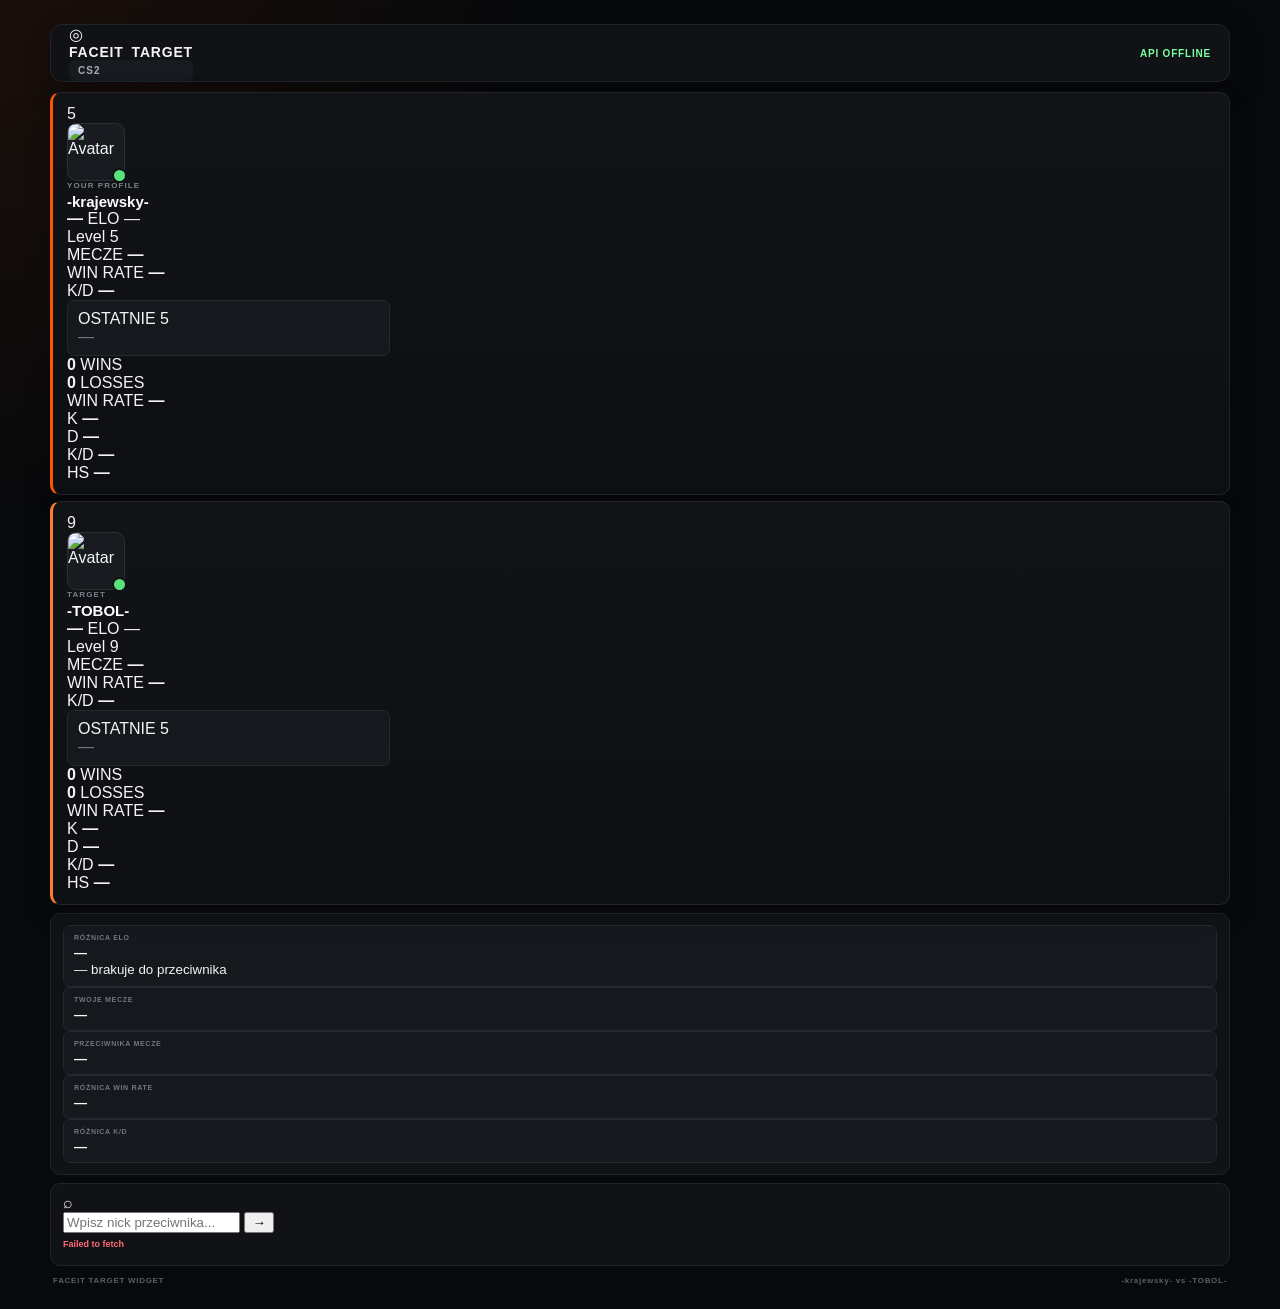
==== commit 7aee4881: "Update index.html" ====
--- a/index.html
+++ b/index.html
@@ -1,7 +1,9 @@
 <!DOCTYPE html>
 <html lang="pl">
+
 <head>
     <meta charset="UTF-8">
+
     <meta
         name="viewport"
         content="width=device-width, initial-scale=1.0"
@@ -19,17 +21,23 @@
 
 <div class="container">
 
-    <!-- =========================
+    <!-- =====================================================
          HEADER
-    ========================== -->
+    ====================================================== -->
 
     <header class="header">
 
-        <div class="header-left">
+        <div class="header-brand">
+
+            <div class="target-icon">
+                ◎
+            </div>
+
+            <div class="brand-divider"></div>
 
             <div class="logo">
-                <span class="orange-dot"></span>
-                FACEIT TARGET
+                <span>FACEIT</span>
+                <strong>TARGET</strong>
             </div>
 
             <div class="game-label">
@@ -42,40 +50,68 @@
             class="api-status"
             id="apiStatus"
         >
-            ● API ONLINE
+            <span class="api-dot"></span>
+            API ONLINE
         </div>
 
     </header>
 
 
-    <!-- =========================
+    <!-- =====================================================
          PLAYERS
-    ========================== -->
+    ====================================================== -->
 
     <main class="players-panel">
 
-        <!-- =====================
+
+        <!-- =================================================
              MY PLAYER
-        ====================== -->
+        ================================================== -->
 
         <section
             class="player-row my-player"
             id="myPlayerRow"
         >
 
-            <!-- PLAYER IDENTITY -->
-
-            <div class="player-identity">
-
-                <div class="avatar-wrap">
-                    <img
-                        id="myAvatar"
-                        src=""
-                        alt="Avatar"
-                    >
-                </div>
-
-                <div class="player-name-block">
+            <div class="player-main">
+
+
+                <!-- AVATAR + LEVEL -->
+
+                <div class="avatar-section">
+
+                    <div class="level-ring">
+
+                        <div class="level-number">
+                            <span id="myLevel">
+                                5
+                            </span>
+                        </div>
+
+                    </div>
+
+                    <div class="avatar-wrap">
+
+                        <img
+                            id="myAvatar"
+                            src=""
+                            alt="Avatar"
+                        >
+
+                    </div>
+
+                    <div class="flag-wrap">
+
+                        <span id="myCountry"></span>
+
+                    </div>
+
+                </div>
+
+
+                <!-- PLAYER INFO -->
+
+                <div class="player-info">
 
                     <div class="player-role">
                         YOUR PROFILE
@@ -88,175 +124,182 @@
                         -krajewsky-
                     </div>
 
-                    <div class="country-row">
+                    <div class="elo-line">
+
+                        <strong id="myElo">
+                            —
+                        </strong>
+
+                        <span>
+                            ELO
+                        </span>
 
                         <span
-                            id="myCountry"
-                            class="country"
-                        ></span>
-
-                    </div>
-
-                </div>
-
-                <div class="level-box">
-
-                    <span>LVL</span>
-
-                    <strong id="myLevel">
-                        -
-                    </strong>
-
-                </div>
-
-            </div>
-
-
-            <!-- ELO -->
-
-            <div class="player-elo">
-
-                <div class="metric-label">
-                    ELO
-                </div>
-
-                <div
-                    class="elo-value"
-                    id="myElo"
-                >
-                    -
-                </div>
-
-                <div class="elo-24h">
-
-                    24H
-
-                    <strong
-                        id="myElo24h"
-                        class="neutral"
-                    >
+                            id="myElo24h"
+                            class="elo-change neutral"
+                        >
+                            —
+                        </span>
+
+                    </div>
+
+                    <div class="level-text">
+                        Level
+                        <span id="myLevelText">
+                            5
+                        </span>
+                    </div>
+
+                </div>
+
+
+                <!-- LIFETIME STATS -->
+
+                <div class="stat-block">
+
+                    <span class="stat-label">
+                        MECZE
+                    </span>
+
+                    <strong id="myMatches">
                         —
                     </strong>
 
                 </div>
 
-            </div>
-
-
-            <!-- LIFETIME STATS -->
-
-            <div class="player-metrics">
-
-                <div class="metric">
-
-                    <span>MATCHES</span>
-
-                    <strong id="myMatches">
-                        -
-                    </strong>
-
-                </div>
-
-                <div class="metric">
-
-                    <span>WIN RATE</span>
+
+                <div class="stat-block">
+
+                    <span class="stat-label">
+                        WIN RATE
+                    </span>
 
                     <strong id="myWins">
-                        -
-                    </strong>
-
-                </div>
-
-                <div class="metric">
-
-                    <span>K/D</span>
-
-                    <strong id="myKd">
-                        -
-                    </strong>
-
-                </div>
-
-            </div>
-
-
-            <!-- RECENT 5 -->
-
-            <div class="recent-block">
-
-                <div class="recent-title">
-                    LAST 5
-                </div>
-
-                <div
-                    id="myForm"
-                    class="form"
-                >
-                    <span class="form-empty">
-                        —
-                    </span>
-                </div>
-
-                <div class="recent-summary">
-
-                    <span>
-                        <b id="myRecentWins">0</b> W
-                    </span>
-
-                    <span>
-                        <b id="myRecentLosses">0</b> L
-                    </span>
-
-                    <span>
-                        <b id="myRecentWinRate">—</b>
-                    </span>
-
-                </div>
-
-            </div>
-
-
-            <!-- RECENT STATS -->
-
-            <div class="recent-stats">
-
-                <div class="mini-stat">
-
-                    <span>K</span>
-
-                    <strong id="myKills">
                         —
                     </strong>
 
                 </div>
 
-                <div class="mini-stat">
-
-                    <span>D</span>
-
-                    <strong id="myDeaths">
+
+                <div class="stat-block">
+
+                    <span class="stat-label">
+                        K/D
+                    </span>
+
+                    <strong id="myKd">
                         —
                     </strong>
 
                 </div>
 
-                <div class="mini-stat">
-
-                    <span>K/D</span>
-
-                    <strong id="myRecentKd">
-                        —
-                    </strong>
-
-                </div>
-
-                <div class="mini-stat">
-
-                    <span>HS</span>
-
-                    <strong id="myHeadshots">
-                        —
-                    </strong>
+
+                <!-- LAST 5 -->
+
+                <div class="recent-block">
+
+                    <span class="stat-label">
+                        OSTATNIE 5
+                    </span>
+
+                    <div
+                        id="myForm"
+                        class="form"
+                    >
+                        <span class="form-empty">
+                            —
+                        </span>
+                    </div>
+
+                </div>
+
+
+                <!-- RECENT SUMMARY -->
+
+                <div class="recent-result-panel">
+
+                    <div class="result-box wins">
+
+                        <strong id="myRecentWins">
+                            0
+                        </strong>
+
+                        <span>
+                            WINS
+                        </span>
+
+                    </div>
+
+                    <div class="result-box losses">
+
+                        <strong id="myRecentLosses">
+                            0
+                        </strong>
+
+                        <span>
+                            LOSSES
+                        </span>
+
+                    </div>
+
+                    <div class="recent-winrate">
+
+                        <span>
+                            WIN RATE
+                        </span>
+
+                        <strong id="myRecentWinRate">
+                            —
+                        </strong>
+
+                    </div>
+
+                </div>
+
+
+                <!-- RECENT STATS -->
+
+                <div class="compact-stats">
+
+                    <div class="compact-stat">
+
+                        <span>K</span>
+
+                        <strong id="myKills">
+                            —
+                        </strong>
+
+                    </div>
+
+                    <div class="compact-stat">
+
+                        <span>D</span>
+
+                        <strong id="myDeaths">
+                            —
+                        </strong>
+
+                    </div>
+
+                    <div class="compact-stat">
+
+                        <span>K/D</span>
+
+                        <strong id="myRecentKd">
+                            —
+                        </strong>
+
+                    </div>
+
+                    <div class="compact-stat">
+
+                        <span>HS</span>
+
+                        <strong id="myHeadshots">
+                            —
+                        </strong>
+
+                    </div>
 
                 </div>
 
@@ -265,28 +308,56 @@
         </section>
 
 
-        <!-- =========================
+        <!-- =================================================
              TARGET PLAYER
-        ========================== -->
+        ================================================== -->
 
         <section
             class="player-row target-player"
             id="targetPlayerRow"
         >
 
-            <!-- PLAYER IDENTITY -->
-
-            <div class="player-identity">
-
-                <div class="avatar-wrap">
-                    <img
-                        id="targetAvatar"
-                        src=""
-                        alt="Avatar"
-                    >
-                </div>
-
-                <div class="player-name-block">
+            <div class="player-main">
+
+
+                <!-- AVATAR + LEVEL -->
+
+                <div class="avatar-section">
+
+                    <div class="level-ring">
+
+                        <div class="level-number">
+
+                            <span id="targetLevel">
+                                9
+                            </span>
+
+                        </div>
+
+                    </div>
+
+                    <div class="avatar-wrap">
+
+                        <img
+                            id="targetAvatar"
+                            src=""
+                            alt="Avatar"
+                        >
+
+                    </div>
+
+                    <div class="flag-wrap">
+
+                        <span id="targetCountry"></span>
+
+                    </div>
+
+                </div>
+
+
+                <!-- PLAYER INFO -->
+
+                <div class="player-info">
 
                     <div class="player-role">
                         TARGET
@@ -299,175 +370,182 @@
                         -TOBOL-
                     </div>
 
-                    <div class="country-row">
+                    <div class="elo-line">
+
+                        <strong id="targetElo">
+                            —
+                        </strong>
+
+                        <span>
+                            ELO
+                        </span>
 
                         <span
-                            id="targetCountry"
-                            class="country"
-                        ></span>
-
-                    </div>
-
-                </div>
-
-                <div class="level-box">
-
-                    <span>LVL</span>
-
-                    <strong id="targetLevel">
-                        -
-                    </strong>
-
-                </div>
-
-            </div>
-
-
-            <!-- ELO -->
-
-            <div class="player-elo">
-
-                <div class="metric-label">
-                    ELO
-                </div>
-
-                <div
-                    class="elo-value"
-                    id="targetElo"
-                >
-                    -
-                </div>
-
-                <div class="elo-24h">
-
-                    24H
-
-                    <strong
-                        id="targetElo24h"
-                        class="neutral"
-                    >
+                            id="targetElo24h"
+                            class="elo-change neutral"
+                        >
+                            —
+                        </span>
+
+                    </div>
+
+                    <div class="level-text">
+                        Level
+                        <span id="targetLevelText">
+                            9
+                        </span>
+                    </div>
+
+                </div>
+
+
+                <!-- LIFETIME STATS -->
+
+                <div class="stat-block">
+
+                    <span class="stat-label">
+                        MECZE
+                    </span>
+
+                    <strong id="targetMatches">
                         —
                     </strong>
 
                 </div>
 
-            </div>
-
-
-            <!-- LIFETIME STATS -->
-
-            <div class="player-metrics">
-
-                <div class="metric">
-
-                    <span>MATCHES</span>
-
-                    <strong id="targetMatches">
-                        -
-                    </strong>
-
-                </div>
-
-                <div class="metric">
-
-                    <span>WIN RATE</span>
+
+                <div class="stat-block">
+
+                    <span class="stat-label">
+                        WIN RATE
+                    </span>
 
                     <strong id="targetWins">
-                        -
-                    </strong>
-
-                </div>
-
-                <div class="metric">
-
-                    <span>K/D</span>
-
-                    <strong id="targetKd">
-                        -
-                    </strong>
-
-                </div>
-
-            </div>
-
-
-            <!-- RECENT 5 -->
-
-            <div class="recent-block">
-
-                <div class="recent-title">
-                    LAST 5
-                </div>
-
-                <div
-                    id="targetForm"
-                    class="form"
-                >
-                    <span class="form-empty">
-                        —
-                    </span>
-                </div>
-
-                <div class="recent-summary">
-
-                    <span>
-                        <b id="targetRecentWins">0</b> W
-                    </span>
-
-                    <span>
-                        <b id="targetRecentLosses">0</b> L
-                    </span>
-
-                    <span>
-                        <b id="targetRecentWinRate">—</b>
-                    </span>
-
-                </div>
-
-            </div>
-
-
-            <!-- RECENT STATS -->
-
-            <div class="recent-stats">
-
-                <div class="mini-stat">
-
-                    <span>K</span>
-
-                    <strong id="targetKills">
                         —
                     </strong>
 
                 </div>
 
-                <div class="mini-stat">
-
-                    <span>D</span>
-
-                    <strong id="targetDeaths">
+
+                <div class="stat-block">
+
+                    <span class="stat-label">
+                        K/D
+                    </span>
+
+                    <strong id="targetKd">
                         —
                     </strong>
 
                 </div>
 
-                <div class="mini-stat">
-
-                    <span>K/D</span>
-
-                    <strong id="targetRecentKd">
-                        —
-                    </strong>
-
-                </div>
-
-                <div class="mini-stat">
-
-                    <span>HS</span>
-
-                    <strong id="targetHeadshots">
-                        —
-                    </strong>
+
+                <!-- LAST 5 -->
+
+                <div class="recent-block">
+
+                    <span class="stat-label">
+                        OSTATNIE 5
+                    </span>
+
+                    <div
+                        id="targetForm"
+                        class="form"
+                    >
+                        <span class="form-empty">
+                            —
+                        </span>
+                    </div>
+
+                </div>
+
+
+                <!-- RECENT SUMMARY -->
+
+                <div class="recent-result-panel">
+
+                    <div class="result-box wins">
+
+                        <strong id="targetRecentWins">
+                            0
+                        </strong>
+
+                        <span>
+                            WINS
+                        </span>
+
+                    </div>
+
+                    <div class="result-box losses">
+
+                        <strong id="targetRecentLosses">
+                            0
+                        </strong>
+
+                        <span>
+                            LOSSES
+                        </span>
+
+                    </div>
+
+                    <div class="recent-winrate">
+
+                        <span>
+                            WIN RATE
+                        </span>
+
+                        <strong id="targetRecentWinRate">
+                            —
+                        </strong>
+
+                    </div>
+
+                </div>
+
+
+                <!-- RECENT STATS -->
+
+                <div class="compact-stats">
+
+                    <div class="compact-stat">
+
+                        <span>K</span>
+
+                        <strong id="targetKills">
+                            —
+                        </strong>
+
+                    </div>
+
+                    <div class="compact-stat">
+
+                        <span>D</span>
+
+                        <strong id="targetDeaths">
+                            —
+                        </strong>
+
+                    </div>
+
+                    <div class="compact-stat">
+
+                        <span>K/D</span>
+
+                        <strong id="targetRecentKd">
+                            —
+                        </strong>
+
+                    </div>
+
+                    <div class="compact-stat">
+
+                        <span>HS</span>
+
+                        <strong id="targetHeadshots">
+                            —
+                        </strong>
+
+                    </div>
 
                 </div>
 
@@ -478,102 +556,107 @@
     </main>
 
 
-    <!-- =========================
+    <!-- =====================================================
          COMPARISON
-    ========================== -->
+    ====================================================== -->
 
     <section class="comparison-panel">
 
-        <div class="comparison-title">
-            COMPARISON
+        <div class="comparison-card">
+
+            <span>
+                RÓŻNICA ELO
+            </span>
+
+            <strong
+                id="comparisonElo"
+            >
+                —
+            </strong>
+
+            <small id="eloMissingText">
+                —
+                brakuje do przeciwnika
+            </small>
+
         </div>
 
 
-        <div class="comparison-grid">
-
-            <div class="comparison-card">
-
-                <span>ELO DIFFERENCE</span>
-
-                <strong id="comparisonElo">
-                    —
-                </strong>
-
+        <div class="comparison-card">
+
+            <span>
+                TWOJE MECZE
+            </span>
+
+            <strong id="comparisonMyMatches">
+                —
+            </strong>
+
+        </div>
+
+
+        <div class="comparison-card">
+
+            <span>
+                PRZECIWNIKA MECZE
+            </span>
+
+            <strong id="comparisonTargetMatches">
+                —
+            </strong>
+
+        </div>
+
+
+        <div class="comparison-card">
+
+            <span>
+                RÓŻNICA WIN RATE
+            </span>
+
+            <strong
+                id="comparisonWinRate"
+            >
+                —
+            </strong>
+
+        </div>
+
+
+        <div class="comparison-card">
+
+            <span>
+                RÓŻNICA K/D
+            </span>
+
+            <strong
+                id="comparisonKd"
+            >
+                —
+            </strong>
+
+        </div>
+
+
+    </section>
+
+
+    <!-- =====================================================
+         SEARCH
+    ====================================================== -->
+
+    <section class="search-panel">
+
+        <div class="search-box">
+
+            <div class="search-icon">
+                ⌕
             </div>
-
-
-            <div class="comparison-card">
-
-                <span>MY ELO GAP</span>
-
-                <strong id="eloMissing">
-                    —
-                </strong>
-
-            </div>
-
-
-            <div class="comparison-card">
-
-                <span>MATCHES</span>
-
-                <strong>
-                    <span id="comparisonMyMatches">
-                        —
-                    </span>
-                    <span class="vs-small">
-                        VS
-                    </span>
-                    <span id="comparisonTargetMatches">
-                        —
-                    </span>
-                </strong>
-
-            </div>
-
-
-            <div class="comparison-card">
-
-                <span>WIN RATE DIFF.</span>
-
-                <strong id="comparisonWinRate">
-                    —
-                </strong>
-
-            </div>
-
-
-            <div class="comparison-card">
-
-                <span>K/D DIFF.</span>
-
-                <strong id="comparisonKd">
-                    —
-                </strong>
-
-            </div>
-
-        </div>
-
-    </section>
-
-
-    <!-- =========================
-         SEARCH
-    ========================== -->
-
-    <section class="search-panel">
-
-        <div class="search-label">
-            SEARCH FACEIT PLAYER
-        </div>
-
-        <div class="target-search">
 
             <input
                 id="targetInput"
                 type="text"
-                placeholder="Wpisz nick gracza FACEIT..."
+                placeholder="Wpisz nick przeciwnika..."
                 autocomplete="off"
             >
 
@@ -581,7 +664,7 @@
                 id="searchButton"
                 type="button"
             >
-                SZUKAJ
+                →
             </button>
 
         </div>
@@ -594,9 +677,9 @@
     </section>
 
 
-    <!-- =========================
+    <!-- =====================================================
          FOOTER
-    ========================== -->
+    ====================================================== -->
 
     <footer class="footer">
 
@@ -604,9 +687,7 @@
             FACEIT TARGET WIDGET
         </span>
 
-        <span
-            id="footerPlayers"
-        >
+        <span id="footerPlayers">
             -krajewsky- vs -TOBOL-
         </span>
 
@@ -618,4 +699,5 @@
 <script src="script.js?v=1001"></script>
 
 </body>
+
 </html>
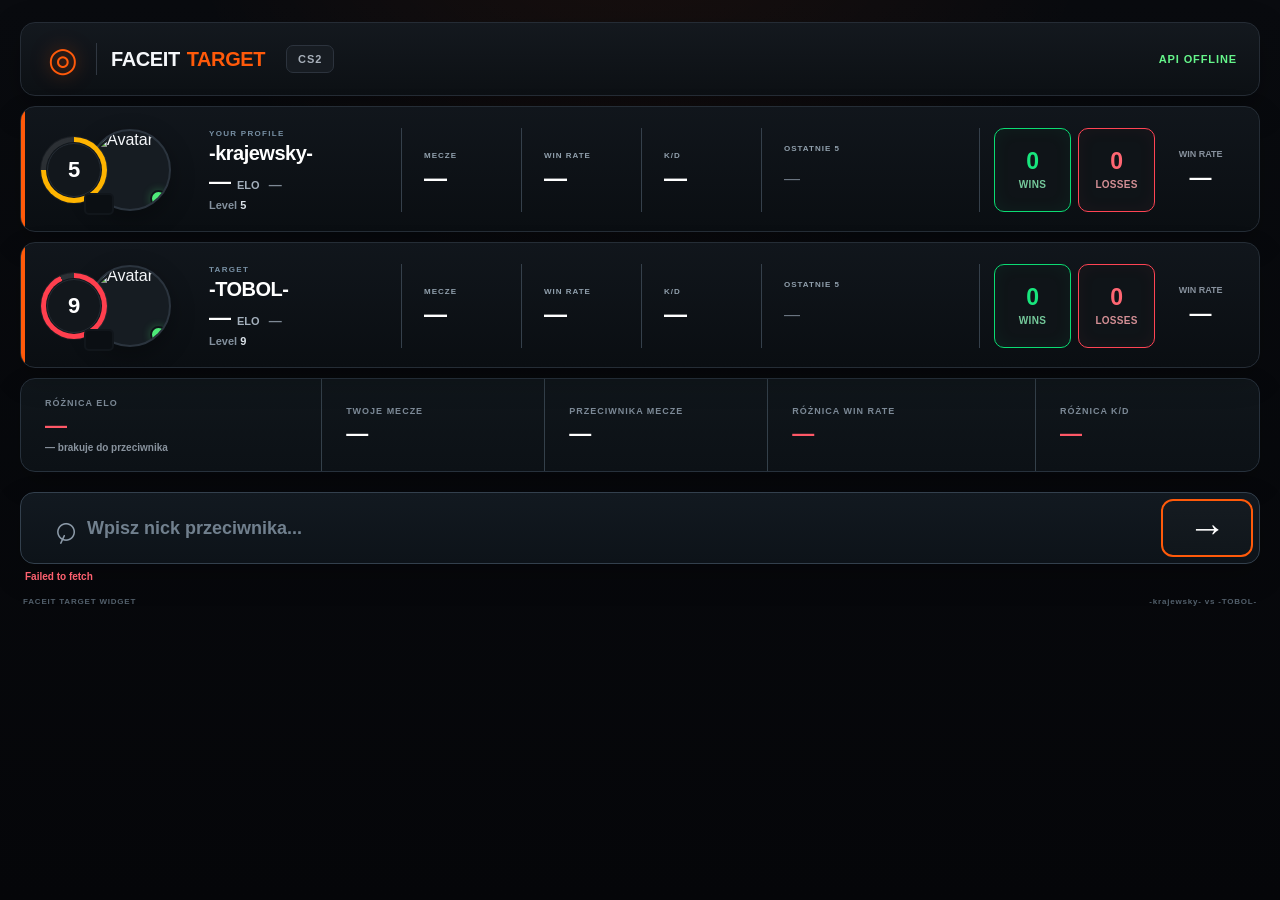
==== commit 9e3d2c32: "Update index.html" ====
--- a/index.html
+++ b/index.html
@@ -696,7 +696,7 @@
 </div>
 
 
-<script src="script.js?v=1001"></script>
+<script src="script.js?v=1002"></script>
 
 </body>
 
--- a/style.css
+++ b/style.css
@@ -1,6 +1,6 @@
 /* =========================================================
    FACEIT TARGET WIDGET
-   COMPACT / WIDE VERSION
+   PREMIUM COMPACT DESIGN
 ========================================================= */
 
 * {
@@ -17,13 +17,17 @@
 body {
     background:
         radial-gradient(
-            circle at top left,
-            rgba(255, 85, 0, 0.08),
-            transparent 28%
+            circle at 50% -20%,
+            rgba(255, 82, 0, 0.08),
+            transparent 38%
         ),
-        #08090b;
-
-    color: #f4f4f4;
+        linear-gradient(
+            180deg,
+            #090b0f 0%,
+            #050609 100%
+        );
+
+    color: #f5f7fa;
 
     font-family:
         Inter,
@@ -33,12 +37,12 @@
 }
 
 /* =========================================================
-   MAIN CONTAINER
+   CONTAINER
 ========================================================= */
 
 .container {
-    width: min(1180px, calc(100% - 24px));
-    margin: 24px auto;
+    width: min(1360px, calc(100% - 40px));
+    margin: 22px auto 32px;
 }
 
 /* =========================================================
@@ -46,160 +50,325 @@
 ========================================================= */
 
 .header {
+    min-height: 74px;
+
     display: flex;
     align-items: center;
     justify-content: space-between;
 
-    min-height: 56px;
-
-    padding: 0 18px;
-
-    background: #101216;
-
-    border: 1px solid #20242a;
-    border-radius: 12px;
-
-    box-shadow:
-        0 10px 30px rgba(0, 0, 0, 0.25);
-
-    margin-bottom: 10px;
-}
-
-.header-left {
-    display: flex;
-    align-items: center;
-    gap: 14px;
-}
-
-.logo {
-    display: flex;
-    align-items: center;
-
-    gap: 8px;
-
-    font-size: 14px;
-    font-weight: 800;
-
-    letter-spacing: 0.8px;
-}
-
-.orange-dot {
-    width: 8px;
-    height: 8px;
-
-    border-radius: 50%;
-
-    background: #ff5500;
-
-    box-shadow:
-        0 0 12px rgba(255, 85, 0, 0.65);
-}
-
-.game-label {
-    padding: 5px 9px;
-
-    border-radius: 6px;
-
-    background: #171a1f;
-
-    color: #a9afb8;
-
-    font-size: 10px;
-    font-weight: 800;
-
-    letter-spacing: 1px;
-}
-
-.api-status {
-    color: #7dff9e;
-
-    font-size: 10px;
-    font-weight: 800;
-
-    letter-spacing: 0.8px;
-}
-
-/* =========================================================
-   PLAYER PANEL
-========================================================= */
-
-.players-panel {
-    display: flex;
-    flex-direction: column;
-
-    gap: 6px;
-}
-
-/* =========================================================
-   PLAYER ROW
-========================================================= */
-
-.player-row {
-    display: grid;
-
-    grid-template-columns:
-        minmax(250px, 1.5fr)
-        minmax(110px, 0.6fr)
-        minmax(230px, 1.15fr)
-        minmax(180px, 0.95fr)
-        minmax(190px, 0.95fr);
-
-    align-items: center;
-
-    gap: 10px;
-
-    min-height: 112px;
-
-    padding: 12px 14px;
+    padding: 0 22px;
+
+    border: 1px solid #252c35;
+    border-radius: 15px;
 
     background:
         linear-gradient(
             180deg,
-            #111317 0%,
-            #0d0f12 100%
+            rgba(20, 25, 31, 0.97),
+            rgba(12, 16, 20, 0.97)
         );
 
-    border: 1px solid #20242a;
-    border-radius: 10px;
+    box-shadow:
+        0 12px 35px rgba(0, 0, 0, 0.28);
+}
+
+.header-brand {
+    display: flex;
+    align-items: center;
+
+    min-width: 0;
+
+    gap: 14px;
+}
+
+.target-icon {
+    width: 39px;
+    height: 39px;
+
+    display: flex;
+    align-items: center;
+    justify-content: center;
+
+    border-radius: 50%;
+
+    color: #ff5a0a;
+
+    font-size: 34px;
+    font-weight: 400;
+
+    line-height: 1;
+
+    text-shadow:
+        0 0 18px rgba(255, 90, 10, 0.5);
+}
+
+.brand-divider {
+    width: 1px;
+    height: 32px;
+
+    background: #303741;
+}
+
+.logo {
+    display: flex;
+    align-items: center;
+
+    gap: 7px;
+
+    font-size: 20px;
+    font-weight: 900;
+
+    letter-spacing: -0.4px;
+}
+
+.logo span {
+    color: #f5f7fa;
+}
+
+.logo strong {
+    color: #ff5a0a;
+}
+
+.game-label {
+    margin-left: 7px;
+
+    padding: 7px 11px;
+
+    border: 1px solid #2c333d;
+    border-radius: 7px;
+
+    background: #171c22;
+
+    color: #a8b0ba;
+
+    font-size: 11px;
+    font-weight: 900;
+
+    letter-spacing: 1px;
+}
+
+.api-status {
+    display: flex;
+    align-items: center;
+
+    gap: 8px;
+
+    color: #65f58a;
+
+    font-size: 11px;
+    font-weight: 900;
+
+    letter-spacing: 0.9px;
+}
+
+.api-dot {
+    width: 9px;
+    height: 9px;
+
+    border-radius: 50%;
+
+    background: #52ef7c;
+
+    box-shadow:
+        0 0 14px rgba(82, 239, 124, 0.55);
+}
+
+/* =========================================================
+   PLAYERS
+========================================================= */
+
+.players-panel {
+    display: flex;
+    flex-direction: column;
+
+    gap: 10px;
+
+    margin-top: 10px;
+}
+
+.player-row {
+    position: relative;
+
+    min-width: 0;
+
+    padding: 20px 20px 18px;
+
+    border: 1px solid #252d36;
+    border-radius: 15px;
+
+    background:
+        linear-gradient(
+            180deg,
+            rgba(17, 22, 28, 0.99),
+            rgba(10, 14, 18, 0.99)
+        );
+
+    box-shadow:
+        0 12px 30px rgba(0, 0, 0, 0.2);
 
     overflow: hidden;
+}
+
+.player-row::before {
+    content: "";
+
+    position: absolute;
+
+    left: 0;
+    top: 0;
+    bottom: 0;
+
+    width: 4px;
+
+    background: #ff5a0a;
+}
+
+.target-player::before {
+    background: #ff5a0a;
+}
+
+/* =========================================================
+   PLAYER MAIN
+========================================================= */
+
+.player-main {
+    display: grid;
+
+    grid-template-columns:
+        minmax(360px, 1.65fr)
+        120px
+        120px
+        120px
+        minmax(190px, 1fr)
+        minmax(250px, 1.1fr)
+        230px;
+
+    align-items: center;
+
+    min-width: 0;
+
+    gap: 0;
+}
+
+/* =========================================================
+   AVATAR SECTION
+========================================================= */
+
+.avatar-section {
+    position: relative;
+
+    display: flex;
+    align-items: center;
+
+    min-width: 0;
+
+    min-height: 86px;
+
+    padding-right: 18px;
+}
+
+.level-ring {
+    position: relative;
+    z-index: 3;
+
+    width: 66px;
+    height: 66px;
+
+    display: flex;
+    align-items: center;
+    justify-content: center;
+
+    flex: 0 0 66px;
+
+    margin-right: -18px;
+
+    border-radius: 50%;
+
+    background:
+        conic-gradient(
+            #ffb400 0deg,
+            #ffb400 270deg,
+            rgba(255, 255, 255, 0.12) 270deg,
+            rgba(255, 255, 255, 0.12) 360deg
+        );
 
     box-shadow:
-        0 8px 25px rgba(0, 0, 0, 0.18);
-}
-
-.player-row:hover {
-    border-color: #2c3138;
-}
-
-.my-player {
-    border-left: 3px solid #ff5500;
-}
-
-.target-player {
-    border-left: 3px solid #ff7a33;
-}
-
-/* =========================================================
-   PLAYER IDENTITY
-========================================================= */
-
-.player-identity {
-    display: flex;
-    align-items: center;
-
-    min-width: 0;
-
-    gap: 11px;
+        0 0 0 1px rgba(255, 255, 255, 0.05);
+}
+
+.target-player .level-ring {
+    background:
+        conic-gradient(
+            #ff3f4e 0deg,
+            #ff3f4e 335deg,
+            rgba(255, 255, 255, 0.12) 335deg,
+            rgba(255, 255, 255, 0.12) 360deg
+        );
+}
+
+.level-ring::after {
+    content: "";
+
+    position: absolute;
+
+    inset: 5px;
+
+    border-radius: 50%;
+
+    background: #11161b;
+}
+
+.level-number {
+    position: relative;
+    z-index: 2;
+
+    display: flex;
+    align-items: center;
+    justify-content: center;
+
+    width: 54px;
+    height: 54px;
+
+    border-radius: 50%;
+
+    background: #12171c;
+
+    border: 1px solid #252c34;
+
+    color: #ffffff;
+
+    font-size: 22px;
+    font-weight: 900;
 }
 
 .avatar-wrap {
     position: relative;
-
-    width: 58px;
-    height: 58px;
-
-    flex: 0 0 58px;
+    z-index: 2;
+
+    width: 82px;
+    height: 82px;
+
+    flex: 0 0 82px;
+
+    border-radius: 50%;
+
+    overflow: hidden;
+
+    background: #161c22;
+
+    border: 2px solid #2b343e;
+
+    box-shadow:
+        0 8px 25px rgba(0, 0, 0, 0.3);
+}
+
+.avatar-wrap img {
+    display: block;
+
+    width: 100%;
+    height: 100%;
+
+    object-fit: cover;
 }
 
 .avatar-wrap::after {
@@ -207,771 +376,1120 @@
 
     position: absolute;
 
-    right: -2px;
+    right: 2px;
+    bottom: 2px;
+
+    width: 13px;
+    height: 13px;
+
+    border-radius: 50%;
+
+    background: #4eea79;
+
+    border: 2px solid #0f1419;
+
+    box-shadow:
+        0 0 8px rgba(78, 234, 121, 0.3);
+}
+
+.flag-wrap {
+    position: absolute;
+
+    left: 43px;
     bottom: -2px;
 
-    width: 11px;
-    height: 11px;
+    z-index: 5;
+
+    width: 30px;
+    height: 22px;
+
+    display: flex;
+    align-items: center;
+    justify-content: center;
+
+    border-radius: 5px;
+
+    background: #0b0f13;
+
+    border: 2px solid #11161b;
+
+    overflow: hidden;
+}
+
+.flag-wrap .country {
+    display: flex;
+    align-items: center;
+    justify-content: center;
+}
+
+.flag-wrap .country-flag {
+    display: block;
+
+    width: 27px;
+    height: auto;
+
+    border-radius: 1px;
+}
+
+/* =========================================================
+   PLAYER INFO
+========================================================= */
+
+.player-info {
+    min-width: 0;
+
+    padding-left: 28px;
+}
+
+.player-role {
+    margin-bottom: 5px;
+
+    color: #7890a4;
+
+    font-size: 8px;
+    font-weight: 900;
+
+    letter-spacing: 1.3px;
+}
+
+.nickname {
+    max-width: 100%;
+
+    overflow: hidden;
+
+    color: #ffffff;
+
+    font-size: 21px;
+    font-weight: 900;
+
+    line-height: 1.05;
+
+    letter-spacing: -0.5px;
+
+    text-overflow: ellipsis;
+    white-space: nowrap;
+}
+
+.elo-line {
+    display: flex;
+    align-items: baseline;
+
+    gap: 6px;
+
+    margin-top: 7px;
+}
+
+.elo-line strong {
+    color: #ffffff;
+
+    font-size: 22px;
+    font-weight: 900;
+
+    line-height: 1;
+}
+
+.elo-line > span:first-of-type {
+    color: #a3afbb;
+
+    font-size: 11px;
+    font-weight: 800;
+}
+
+.elo-change {
+    margin-left: 3px;
+
+    font-size: 13px;
+    font-weight: 900;
+}
+
+.elo-change.positive {
+    color: #63f08a;
+}
+
+.elo-change.negative {
+    color: #ff5868;
+}
+
+.elo-change.neutral {
+    color: #7e8995;
+}
+
+.level-text {
+    margin-top: 6px;
+
+    color: #83909d;
+
+    font-size: 11px;
+    font-weight: 600;
+}
+
+.level-text span {
+    color: #d9e0e7;
+
+    font-weight: 800;
+}
+
+/* =========================================================
+   GENERAL STAT BLOCKS
+========================================================= */
+
+.stat-block {
+    min-height: 84px;
+
+    display: flex;
+    flex-direction: column;
+    justify-content: center;
+
+    padding: 0 22px;
+
+    border-left: 1px solid #35404b;
+}
+
+.stat-label {
+    color: #91a0ad;
+
+    font-size: 8px;
+    font-weight: 900;
+
+    letter-spacing: 1px;
+}
+
+.stat-block strong {
+    margin-top: 7px;
+
+    color: #ffffff;
+
+    font-size: 23px;
+    font-weight: 900;
+
+    line-height: 1;
+}
+
+/* =========================================================
+   LAST 5
+========================================================= */
+
+.recent-block {
+    min-height: 84px;
+
+    display: flex;
+    flex-direction: column;
+    justify-content: center;
+
+    padding: 0 22px;
+
+    border-left: 1px solid #35404b;
+}
+
+.recent-block > .stat-label {
+    margin-bottom: 9px;
+}
+
+.form {
+    display: flex;
+    align-items: center;
+
+    gap: 7px;
+
+    min-height: 34px;
+}
+
+.form-result {
+    width: 34px;
+    height: 34px;
+
+    display: flex;
+    align-items: center;
+    justify-content: center;
 
     border-radius: 50%;
 
-    background: #57e37b;
-
-    border: 2px solid #101216;
-}
-
-.avatar-wrap img {
-    display: block;
-
-    width: 58px;
-    height: 58px;
-
-    object-fit: cover;
-
-    border-radius: 9px;
-
-    background: #181b20;
-
-    border: 1px solid #2a2f36;
-}
-
-.player-name-block {
+    font-size: 12px;
+    font-weight: 900;
+}
+
+.form-result.win {
+    background:
+        radial-gradient(
+            circle at 35% 30%,
+            #25ee7d,
+            #0ca94f
+        );
+
+    color: #07150d;
+
+    box-shadow:
+        0 0 14px rgba(30, 226, 111, 0.18);
+}
+
+.form-result.loss {
+    background:
+        radial-gradient(
+            circle at 35% 30%,
+            #ff4a59,
+            #d8172b
+        );
+
+    color: #ffffff;
+
+    box-shadow:
+        0 0 14px rgba(255, 52, 72, 0.18);
+}
+
+.form-empty {
+    color: #6e7884;
+}
+
+/* =========================================================
+   RECENT RESULT PANEL
+========================================================= */
+
+.recent-result-panel {
+    min-height: 84px;
+
+    display: flex;
+    align-items: stretch;
+
+    gap: 7px;
+
+    padding-left: 16px;
+
+    border-left: 1px solid #35404b;
+}
+
+.result-box {
+    width: 88px;
+
+    display: flex;
+    flex-direction: column;
+    align-items: center;
+    justify-content: center;
+
+    border: 1px solid #27313b;
+    border-radius: 10px;
+
+    background: #0f1418;
+}
+
+.result-box strong {
+    font-size: 23px;
+    font-weight: 900;
+
+    line-height: 1;
+}
+
+.result-box span {
+    margin-top: 6px;
+
+    font-size: 10px;
+    font-weight: 800;
+
+    letter-spacing: 0.3px;
+}
+
+.result-box.wins {
+    border-color: #0bdc73;
+
+    box-shadow:
+        inset 0 0 18px rgba(0, 220, 115, 0.06);
+}
+
+.result-box.wins strong {
+    color: #18e67d;
+}
+
+.result-box.wins span {
+    color: #75c99b;
+}
+
+.result-box.losses {
+    border-color: #ff4454;
+
+    box-shadow:
+        inset 0 0 18px rgba(255, 68, 84, 0.05);
+}
+
+.result-box.losses strong {
+    color: #ff6672;
+}
+
+.result-box.losses span {
+    color: #d48f95;
+}
+
+.recent-winrate {
+    width: 94px;
+
+    display: flex;
+    flex-direction: column;
+    align-items: center;
+    justify-content: center;
+}
+
+.recent-winrate span {
+    color: #87919d;
+
+    font-size: 9px;
+    font-weight: 800;
+}
+
+.recent-winrate strong {
+    margin-top: 6px;
+
+    color: #ffffff;
+
+    font-size: 22px;
+    font-weight: 900;
+}
+
+/* =========================================================
+   COMPACT RECENT STATS
+========================================================= */
+
+.compact-stats {
+    min-height: 84px;
+
+    display: grid;
+
+    grid-template-columns:
+        repeat(4, minmax(0, 1fr));
+
+    gap: 5px;
+
+    padding-left: 16px;
+
+    border-left: 1px solid #35404b;
+}
+
+.compact-stat {
+    display: flex;
+    flex-direction: column;
+    align-items: center;
+    justify-content: center;
+
     min-width: 0;
 
+    border: 1px solid #27313a;
+    border-radius: 8px;
+
+    background: #0f1418;
+}
+
+.compact-stat span {
+    color: #75818d;
+
+    font-size: 8px;
+    font-weight: 900;
+
+    letter-spacing: 0.8px;
+}
+
+.compact-stat strong {
+    margin-top: 7px;
+
+    color: #ffffff;
+
+    font-size: 14px;
+    font-weight: 900;
+}
+
+/* =========================================================
+   COMPARISON
+========================================================= */
+
+.comparison-panel {
+    margin-top: 10px;
+
+    display: grid;
+
+    grid-template-columns:
+        1.35fr
+        1fr
+        1fr
+        1.2fr
+        1fr;
+
+    min-height: 94px;
+
+    border: 1px solid #27313c;
+    border-radius: 15px;
+
     overflow: hidden;
-}
-
-.player-role {
-    margin-bottom: 3px;
-
-    color: #7b818b;
+
+    background:
+        linear-gradient(
+            180deg,
+            #10161b,
+            #0c1116
+        );
+
+    box-shadow:
+        0 12px 28px rgba(0, 0, 0, 0.2);
+}
+
+.comparison-card {
+    display: flex;
+    flex-direction: column;
+    justify-content: center;
+
+    padding: 14px 24px;
+
+    border-right: 1px solid #34404a;
+}
+
+.comparison-card:last-child {
+    border-right: 0;
+}
+
+.comparison-card > span {
+    color: #7c8996;
+
+    font-size: 9px;
+    font-weight: 900;
+
+    letter-spacing: 1px;
+}
+
+.comparison-card > strong {
+    margin-top: 7px;
+
+    color: #ffffff;
+
+    font-size: 22px;
+    font-weight: 900;
+
+    line-height: 1;
+}
+
+.comparison-card > small {
+    margin-top: 5px;
+
+    color: #89939e;
+
+    font-size: 10px;
+    font-weight: 700;
+}
+
+/* Difference emphasis */
+
+#comparisonElo {
+    color: #ff5867;
+}
+
+#comparisonWinRate,
+#comparisonKd {
+    color: #ff5867;
+}
+
+/* =========================================================
+   SEARCH
+========================================================= */
+
+.search-panel {
+    margin-top: 10px;
+
+    padding: 10px 0 0;
+}
+
+.search-box {
+    display: flex;
+    align-items: stretch;
+
+    width: 100%;
+    min-height: 72px;
+
+    padding: 0 0 0 22px;
+
+    border: 1px solid #33404d;
+    border-radius: 14px;
+
+    background:
+        linear-gradient(
+            180deg,
+            #121920,
+            #0d1319
+        );
+
+    box-shadow:
+        0 12px 30px rgba(0, 0, 0, 0.22);
+
+    overflow: hidden;
+}
+
+.search-icon {
+    display: flex;
+    align-items: center;
+    justify-content: center;
+
+    width: 42px;
+
+    color: #8c9aa8;
+
+    font-size: 39px;
+
+    transform:
+        rotate(-20deg);
+}
+
+.search-box input {
+    flex: 1;
+
+    min-width: 0;
+
+    border: 0;
+    outline: 0;
+
+    background: transparent;
+
+    color: #eef3f7;
+
+    font-size: 18px;
+    font-weight: 600;
+}
+
+.search-box input::placeholder {
+    color: #71808e;
+}
+
+.search-box button {
+    width: 92px;
+
+    margin: 6px;
+
+    border: 2px solid #ff5a0a;
+    border-radius: 12px;
+
+    background:
+        linear-gradient(
+            180deg,
+            #151b21,
+            #10161b
+        );
+
+    color: #ffffff;
+
+    font-size: 38px;
+    font-weight: 500;
+
+    line-height: 1;
+
+    cursor: pointer;
+
+    transition:
+        background 0.15s ease,
+        transform 0.15s ease;
+}
+
+.search-box button:hover {
+    background: #1a222a;
+}
+
+.search-box button:active {
+    transform: scale(0.98);
+}
+
+.search-box button:disabled {
+    opacity: 0.55;
+
+    cursor: wait;
+}
+
+.error-message {
+    min-height: 16px;
+
+    margin-top: 7px;
+    padding-left: 5px;
+
+    color: #ff6170;
+
+    font-size: 10px;
+    font-weight: 800;
+}
+
+/* =========================================================
+   FOOTER
+========================================================= */
+
+.footer {
+    display: flex;
+    align-items: center;
+    justify-content: space-between;
+
+    padding: 10px 3px 0;
+
+    color: #53606c;
 
     font-size: 8px;
     font-weight: 800;
 
-    letter-spacing: 1.1px;
-}
-
-.nickname {
-    overflow: hidden;
-
-    color: #ffffff;
-
-    font-size: 15px;
-    font-weight: 800;
-
-    line-height: 1.15;
-
-    text-overflow: ellipsis;
-    white-space: nowrap;
-}
-
-.country-row {
-    display: flex;
-    align-items: center;
-
-    min-height: 18px;
-
-    margin-top: 4px;
-}
-
-.country {
-    display: flex;
-    align-items: center;
-}
-
-.country-flag {
-    display: block;
-
-    width: 22px;
-    height: auto;
-
-    border-radius: 2px;
-
-    object-fit: cover;
-}
-
-/* =========================================================
-   LEVEL
-========================================================= */
-
-.level-box {
-    display: flex;
-    flex-direction: column;
-    align-items: center;
-    justify-content: center;
-
-    width: 45px;
-    height: 45px;
-
-    flex: 0 0 45px;
-
-    margin-left: auto;
-
-    border: 1px solid #292e35;
-    border-radius: 8px;
-
-    background: #17191d;
-}
-
-.level-box span {
-    color: #717781;
-
-    font-size: 7px;
-    font-weight: 800;
-
     letter-spacing: 0.8px;
 }
 
-.level-box strong {
-    margin-top: 2px;
-
-    color: #ffffff;
-
-    font-size: 18px;
-    line-height: 1;
-
-    font-weight: 900;
-}
-
-/* =========================================================
-   ELO
-========================================================= */
-
-.player-elo {
-    display: flex;
-    flex-direction: column;
-    justify-content: center;
-
-    min-width: 0;
-
-    padding-left: 6px;
-}
-
-.metric-label {
-    color: #757b84;
-
-    font-size: 8px;
-    font-weight: 800;
-
-    letter-spacing: 1px;
-}
-
-.elo-value {
-    margin-top: 1px;
-
-    color: #ffffff;
-
-    font-size: 24px;
-    font-weight: 900;
-
-    line-height: 1.05;
-}
-
-.elo-24h {
-    display: flex;
-    align-items: center;
-
-    gap: 5px;
-
-    margin-top: 4px;
-
-    color: #727984;
-
-    font-size: 8px;
-    font-weight: 800;
-
-    letter-spacing: 0.8px;
-}
-
-.elo-24h strong {
-    font-size: 11px;
-    font-weight: 900;
-}
-
-.elo-24h strong.positive {
-    color: #69e68a;
-}
-
-.elo-24h strong.negative {
-    color: #ff6673;
-}
-
-.elo-24h strong.neutral {
-    color: #b5bbc3;
-}
-
-/* =========================================================
-   LIFETIME METRICS
-========================================================= */
-
-.player-metrics {
-    display: grid;
-
-    grid-template-columns:
-        repeat(3, minmax(0, 1fr));
-
-    gap: 6px;
-}
-
-.metric {
-    min-width: 0;
-
-    padding: 10px 9px;
-
-    background: #15181c;
-
-    border: 1px solid #242930;
-    border-radius: 7px;
-}
-
-.metric span {
-    display: block;
-
-    color: #707781;
-
-    font-size: 7px;
-    font-weight: 800;
-
-    letter-spacing: 0.8px;
-
-    white-space: nowrap;
-}
-
-.metric strong {
-    display: block;
-
-    margin-top: 4px;
-
-    color: #ffffff;
-
-    font-size: 15px;
-    font-weight: 900;
-
-    line-height: 1;
-}
-
-/* =========================================================
-   RECENT BLOCK
-========================================================= */
-
-.recent-block {
-    min-width: 0;
-
-    padding: 9px 10px;
-
-    background: #15181c;
-
-    border: 1px solid #242930;
-    border-radius: 7px;
-}
-
-.recent-title {
-    margin-bottom: 7px;
-
-    color: #707781;
-
-    font-size: 7px;
-    font-weight: 800;
-
-    letter-spacing: 0.8px;
-}
-
-.form {
-    display: flex;
-    align-items: center;
-
-    gap: 4px;
-
-    min-height: 18px;
-}
-
-.form-result {
-    display: flex;
-    align-items: center;
-    justify-content: center;
-
-    width: 22px;
-    height: 22px;
-
-    border-radius: 4px;
-
-    font-size: 9px;
-    font-weight: 900;
-}
-
-.form-result.win {
-    background: rgba(79, 212, 110, 0.16);
-
-    color: #62eb82;
-
-    border: 1px solid rgba(79, 212, 110, 0.2);
-}
-
-.form-result.loss {
-    background: rgba(255, 77, 94, 0.14);
-
-    color: #ff6a77;
-
-    border: 1px solid rgba(255, 77, 94, 0.2);
-}
-
-.form-empty {
-    color: #727984;
-}
-
-.recent-summary {
-    display: flex;
-    align-items: center;
-
-    gap: 9px;
-
-    margin-top: 7px;
-
-    color: #858b94;
-
-    font-size: 8px;
-    font-weight: 700;
-}
-
-.recent-summary b {
-    color: #f5f5f5;
-
-    font-size: 9px;
-}
-
-/* =========================================================
-   RECENT STATS
-========================================================= */
-
-.recent-stats {
-    display: grid;
-
-    grid-template-columns:
-        repeat(4, minmax(0, 1fr));
-
-    gap: 5px;
-}
-
-.mini-stat {
-    display: flex;
-    flex-direction: column;
-
-    justify-content: center;
-
-    min-height: 46px;
-
-    padding: 6px;
-
-    background: #15181c;
-
-    border: 1px solid #242930;
-    border-radius: 7px;
-}
-
-.mini-stat span {
-    color: #6f757e;
-
-    font-size: 7px;
-    font-weight: 800;
-
-    letter-spacing: 0.6px;
-}
-
-.mini-stat strong {
-    margin-top: 3px;
-
-    color: #ffffff;
-
-    font-size: 12px;
-    font-weight: 900;
-}
-
-/* =========================================================
-   COMPARISON
-========================================================= */
-
-.comparison-panel {
-    margin-top: 8px;
-
-    padding: 11px 12px;
-
-    background: #101216;
-
-    border: 1px solid #20242a;
-    border-radius: 10px;
-}
-
-.comparison-title {
-    margin-bottom: 8px;
-
-    color: #717781;
-
-    font-size: 8px;
-    font-weight: 800;
-
-    letter-spacing: 1px;
-}
-
-.comparison-grid {
-    display: grid;
-
-    grid-template-columns:
-        repeat(5, minmax(0, 1fr));
-
-    gap: 6px;
-}
-
-.comparison-card {
-    min-width: 0;
-
-    padding: 8px 10px;
-
-    background: #15181c;
-
-    border: 1px solid #242930;
-    border-radius: 7px;
-}
-
-.comparison-card span {
-    display: block;
-
-    color: #707781;
-
-    font-size: 7px;
-    font-weight: 800;
-
-    letter-spacing: 0.7px;
-
-    white-space: nowrap;
-}
-
-.comparison-card strong {
-    display: block;
-
-    margin-top: 4px;
-
-    color: #ffffff;
-
-    font-size: 13px;
-    font-weight: 900;
-}
-
-.vs-small {
-    display: inline !important;
-
-    margin: 0 3px;
-
-    color: #5f656e !important;
-
-    font-size: 7px !important;
-}
-
-/* =========================================================
-   SEARCH
-========================================================= */
-
-.search-panel {
-    margin-top: 8px;
-
-    padding: 10px 12px;
-
-    background: #101216;
-
-    border: 1px solid #20242a;
-    border-radius: 10px;
-}
-
-.search-label {
-    margin-bottom: 6px;
-
-    color: #717781;
-
-    font-size: 8px;
-    font-weight: 800;
-
-    letter-spacing: 1px;
-}
-
-.target-search {
-    display: flex;
-
-    gap: 7px;
-}
-
-.target-search input {
-    flex: 1;
-
-    min-width: 0;
-
-    height: 38px;
-
-    padding: 0 12px;
-
-    background: #15181c;
-
-    color: #ffffff;
-
-    border: 1px solid #2a2f36;
-    border-radius: 7px;
-
-    outline: none;
-
-    font-size: 12px;
-    font-weight: 600;
-}
-
-.target-search input::placeholder {
-    color: #646a73;
-}
-
-.target-search input:focus {
-    border-color: #ff5500;
-
-    box-shadow:
-        0 0 0 2px rgba(
-            255,
-            85,
-            0,
-            0.08
-        );
-}
-
-.target-search button {
-    height: 38px;
-
-    padding: 0 18px;
-
-    border: 0;
-    border-radius: 7px;
-
-    background: #ff5500;
-
-    color: #ffffff;
-
-    font-size: 10px;
-    font-weight: 900;
-
-    letter-spacing: 0.6px;
-
-    cursor: pointer;
-
-    transition:
-        transform 0.15s ease,
-        filter 0.15s ease;
-}
-
-.target-search button:hover {
-    filter: brightness(1.08);
-}
-
-.target-search button:active {
-    transform: translateY(1px);
-}
-
-.target-search button:disabled {
-    opacity: 0.65;
-
-    cursor: wait;
-}
-
-.error-message {
-    min-height: 16px;
-
-    margin-top: 6px;
-
-    color: #ff6b77;
-
-    font-size: 9px;
-    font-weight: 700;
-}
-
-/* =========================================================
-   FOOTER
-========================================================= */
-
-.footer {
-    display: flex;
-    align-items: center;
-    justify-content: space-between;
-
-    padding: 10px 3px 0;
-
-    color: #595f68;
-
-    font-size: 8px;
-    font-weight: 700;
-
-    letter-spacing: 0.7px;
-}
-
-/* =========================================================
-   OLD ELEMENTS
-   Hidden because the new layout replaces them
-========================================================= */
-
-.elo-section,
-.stats {
-    display: none !important;
-}
-
 /* =========================================================
    RESPONSIVE
 ========================================================= */
 
-@media (max-width: 1050px) {
-
-    .player-row {
-        grid-template-columns:
-            minmax(220px, 1.35fr)
-            minmax(100px, 0.55fr)
-            minmax(190px, 1fr)
-            minmax(160px, 0.85fr)
-            minmax(155px, 0.85fr);
-    }
-
-    .elo-value {
-        font-size: 21px;
-    }
-
-    .metric strong {
-        font-size: 14px;
-    }
-}
-
-@media (max-width: 900px) {
-
-    .player-row {
-        grid-template-columns:
-            minmax(220px, 1.4fr)
-            minmax(95px, 0.55fr)
-            minmax(180px, 1fr);
-
-        row-gap: 8px;
-    }
-
-    .player-metrics {
-        grid-column: 3;
-    }
-
-    .recent-block {
-        grid-column: 1 / 3;
-    }
-
-    .recent-stats {
-        grid-column: 3;
-    }
-
-    .comparison-grid {
-        grid-template-columns:
-            repeat(3, minmax(0, 1fr));
-    }
-}
-
-@media (max-width: 700px) {
+@media (max-width: 1250px) {
 
     .container {
         width: min(
-            100% - 12px,
-            640px
+            1180px,
+            calc(100% - 24px)
         );
-
-        margin: 10px auto;
+    }
+
+    .player-main {
+        grid-template-columns:
+            minmax(310px, 1.55fr)
+            100px
+            100px
+            100px
+            minmax(160px, 1fr)
+            minmax(205px, 1.1fr)
+            205px;
+    }
+
+    .player-info {
+        padding-left: 23px;
+    }
+
+    .nickname {
+        font-size: 18px;
+    }
+
+    .result-box {
+        width: 76px;
+    }
+
+    .recent-winrate {
+        width: 76px;
+    }
+}
+
+@media (max-width: 1050px) {
+
+    .player-main {
+        grid-template-columns:
+            minmax(280px, 1.4fr)
+            repeat(3, 95px)
+            minmax(175px, 1fr)
+            205px;
+
+        grid-template-areas:
+            "identity matches winrate kd recent results";
+    }
+
+    .avatar-section {
+        grid-area: identity;
+    }
+
+    .avatar-section + .player-info {
+        grid-area: info;
+    }
+
+    .player-main > .stat-block:nth-of-type(1) {
+        grid-area: matches;
+    }
+
+    .player-main > .stat-block:nth-of-type(2) {
+        grid-area: winrate;
+    }
+
+    .player-main > .stat-block:nth-of-type(3) {
+        grid-area: kd;
+    }
+
+    .recent-block {
+        grid-area: recent;
+    }
+
+    .recent-result-panel {
+        grid-area: results;
+    }
+
+    .compact-stats {
+        display: none;
+    }
+
+    .comparison-panel {
+        grid-template-columns:
+            repeat(3, 1fr);
+    }
+
+    .comparison-card {
+        min-height: 86px;
+    }
+}
+
+@media (max-width: 820px) {
+
+    .container {
+        width: calc(100% - 16px);
+
+        margin-top: 10px;
     }
 
     .header {
-        min-height: 50px;
-
-        padding: 0 12px;
+        min-height: 62px;
+        padding: 0 15px;
+    }
+
+    .logo {
+        font-size: 16px;
+    }
+
+    .target-icon {
+        width: 32px;
+        height: 32px;
+
+        font-size: 29px;
     }
 
     .player-row {
+        padding: 14px;
+    }
+
+    .player-main {
         grid-template-columns:
             1fr 1fr;
 
-        padding: 11px;
-
-        gap: 7px;
-    }
-
-    .player-identity {
-        grid-column: 1 / 3;
-    }
-
-    .player-elo {
-        grid-column: 1;
+        grid-template-areas:
+            "identity identity"
+            "matches winrate"
+            "kd recent"
+            "results results";
+    }
+
+    .avatar-section {
+        min-height: 90px;
+
+        padding-right: 0;
+    }
+
+    .player-info {
+        padding-left: 20px;
+    }
+
+    .nickname {
+        font-size: 19px;
+    }
+
+    .stat-block,
+    .recent-block {
+        min-height: 70px;
+
+        padding: 0 14px;
+    }
+
+    .recent-result-panel {
+        min-height: 78px;
+
         padding-left: 0;
-    }
-
-    .player-metrics {
-        grid-column: 2;
-    }
-
+
+        border-left: 0;
+    }
+
+    .comparison-panel {
+        grid-template-columns:
+            repeat(2, 1fr);
+    }
+
+    .comparison-card {
+        border-bottom: 1px solid #34404a;
+    }
+}
+
+@media (max-width: 560px) {
+
+    .container {
+        width: calc(100% - 10px);
+    }
+
+    .header {
+        padding: 0 11px;
+    }
+
+    .brand-divider {
+        display: none;
+    }
+
+    .target-icon {
+        display: none;
+    }
+
+    .logo {
+        font-size: 14px;
+    }
+
+    .api-status {
+        font-size: 9px;
+    }
+
+    .player-main {
+        grid-template-columns: 1fr;
+
+        grid-template-areas:
+            "identity"
+            "matches"
+            "winrate"
+            "kd"
+            "recent"
+            "results";
+    }
+
+    .avatar-section {
+        padding-bottom: 8px;
+    }
+
+    .stat-block,
     .recent-block {
-        grid-column: 1 / 3;
-    }
-
-    .recent-stats {
-        grid-column: 1 / 3;
-    }
-
-    .comparison-grid {
-        grid-template-columns:
-            repeat(2, minmax(0, 1fr));
-    }
-
-    .target-search {
-        flex-direction: column;
-    }
-
-    .target-search button {
-        width: 100%;
+        padding: 10px 0;
+
+        border-left: 0;
+        border-top: 1px solid #35404b;
+    }
+
+    .recent-result-panel {
+        gap: 6px;
+    }
+
+    .result-box {
+        flex: 1;
+    }
+
+    .recent-winrate {
+        flex: 1;
+    }
+
+    .comparison-panel {
+        grid-template-columns: 1fr;
+    }
+
+    .comparison-card {
+        border-right: 0;
+        border-bottom: 1px solid #34404a;
+    }
+
+    .comparison-card:last-child {
+        border-bottom: 0;
+    }
+
+    .search-box {
+        min-height: 60px;
+
+        padding-left: 12px;
+    }
+
+    .search-icon {
+        width: 30px;
+
+        font-size: 31px;
+    }
+
+    .search-box input {
+        font-size: 14px;
+    }
+
+    .search-box button {
+        width: 65px;
+
+        font-size: 29px;
     }
 
     .footer {
-        gap: 8px;
         flex-direction: column;
         align-items: flex-start;
-    }
-}
-
-@media (max-width: 420px) {
-
-    .logo {
-        font-size: 12px;
-    }
-
-    .game-label {
-        display: none;
-    }
-
-    .api-status {
-        font-size: 8px;
-    }
+
+        gap: 5px;
+    }
+}
+/* =========================================================
+   FINAL WIDE PLAYER ROW FIX
+========================================================= */
+
+.player-main {
+    display: grid;
+
+    grid-template-columns:
+        360px
+        120px
+        120px
+        120px
+        minmax(180px, 1fr)
+        260px;
+
+    align-items: center;
+
+    min-width: 0;
+
+    gap: 0;
+}
+
+/* avatar + nickname occupy first column together visually */
+
+.avatar-section {
+    grid-column: 1;
+    grid-row: 1;
+
+    width: 150px;
+}
+
+.player-info {
+    grid-column: 1;
+    grid-row: 1;
+
+    margin-left: 150px;
+
+    padding-left: 18px;
+
+    width: 205px;
+}
+
+/* lifetime stats */
+
+.player-main > .stat-block:nth-of-type(1) {
+    grid-column: 2;
+    grid-row: 1;
+}
+
+.player-main > .stat-block:nth-of-type(2) {
+    grid-column: 3;
+    grid-row: 1;
+}
+
+.player-main > .stat-block:nth-of-type(3) {
+    grid-column: 4;
+    grid-row: 1;
+}
+
+/* last 5 */
+
+.recent-block {
+    grid-column: 5;
+    grid-row: 1;
+
+    border-left: 1px solid #35404b;
+}
+
+/* wins / losses */
+
+.recent-result-panel {
+    grid-column: 6;
+    grid-row: 1;
+
+    border-left: 1px solid #35404b;
+
+    padding-left: 14px;
+}
+
+/* hide the extra K / D / K-D / HS row
+   so the player stays in one compact line */
+
+.compact-stats {
+    display: none !important;
+}
+
+/* keep everything inside the widget */
+
+.player-main > * {
+    min-width: 0;
+}
+
+.player-row {
+    overflow: hidden;
+}
+
+/* =========================================================
+   DESKTOP SIZE
+========================================================= */
+
+@media (min-width: 1100px) {
 
     .player-row {
-        grid-template-columns: 1fr;
-    }
-
-    .player-identity,
-    .player-elo,
-    .player-metrics,
-    .recent-block,
-    .recent-stats {
-        grid-column: 1;
-    }
-
-    .player-metrics {
+        min-height: 118px;
+    }
+
+    .player-main {
+        min-height: 82px;
+    }
+
+    .nickname {
+        font-size: 20px;
+    }
+
+    .elo-line strong {
+        font-size: 22px;
+    }
+
+    .form-result {
+        width: 34px;
+        height: 34px;
+    }
+
+    .result-box {
+        width: 82px;
+    }
+
+    .recent-winrate {
+        width: 82px;
+    }
+}
+
+/* =========================================================
+   MEDIUM SCREEN
+========================================================= */
+
+@media (max-width: 1099px) and (min-width: 821px) {
+
+    .player-main {
         grid-template-columns:
-            repeat(3, minmax(0, 1fr));
-    }
-
-    .recent-stats {
-        grid-template-columns:
-            repeat(4, minmax(0, 1fr));
-    }
-
-    .comparison-grid {
-        grid-template-columns: 1fr;
-    }
-}
+            330px
+            100px
+            100px
+            100px
+            minmax(160px, 1fr)
+            220px;
+    }
+
+    .avatar-section {
+        width: 140px;
+    }
+
+    .player-info {
+        margin-left: 140px;
+
+        width: 190px;
+
+        padding-left: 12px;
+    }
+
+    .nickname {
+        font-size: 17px;
+    }
+
+    .result-box {
+        width: 68px;
+    }
+
+    .recent-winrate {
+        width: 68px;
+    }
+}
+/* =========================================================
+   CORRECT LIFETIME STAT ORDER
+========================================================= */
+
+.player-main > .stat-block:nth-of-type(3) {
+    grid-column: 2;
+    grid-row: 1;
+}
+
+.player-main > .stat-block:nth-of-type(4) {
+    grid-column: 3;
+    grid-row: 1;
+}
+
+.player-main > .stat-block:nth-of-type(5) {
+    grid-column: 4;
+    grid-row: 1;
+}
